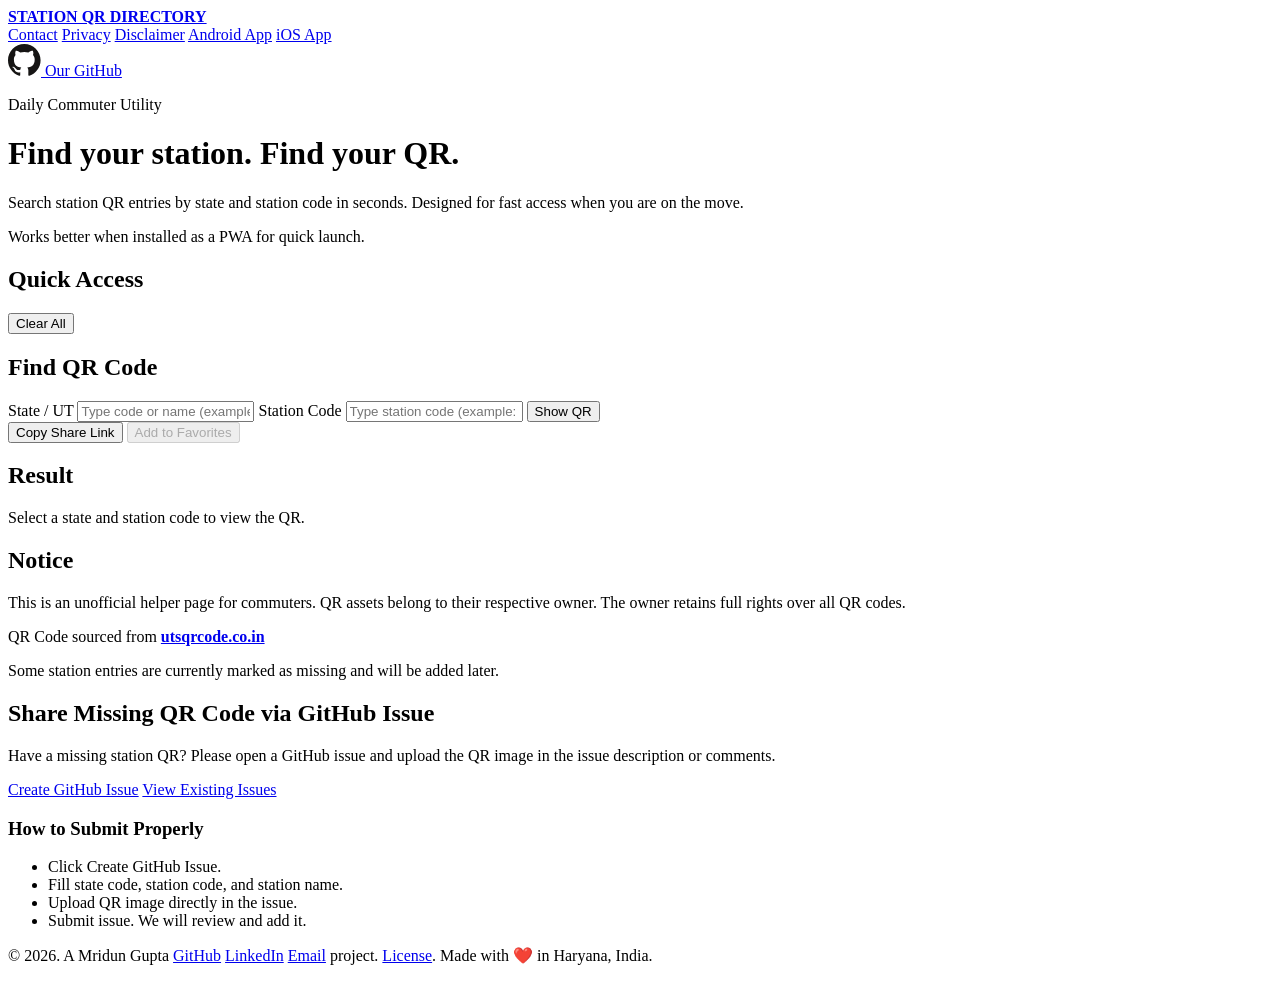
==== index.html @ 34627202 "Refresh railway station lookup homepage and remove old deploy analytics" ====
<!doctype html>
<html lang="en-IN">

<head>
  <meta charset="UTF-8" />
  <meta name="viewport" content="width=device-width, initial-scale=1.0" />
  <meta name="description"
    content="Unofficial UTS QR finder for daily commuters. Filter by state and station code to quickly find station QR codes." />
  <meta name="robots" content="index, follow, max-snippet:-1, max-image-preview:large, max-video-preview:-1" />
  <meta name="googlebot" content="index, follow, max-snippet:-1, max-image-preview:large, max-video-preview:-1" />
  
  <meta name="theme-color" content="#d97706" />
  <meta property="og:type" content="website" />
  <meta property="og:locale" content="en_IN" />
  <meta property="og:site_name" content="UTS QR Finder" />
  <meta property="og:title" content="UTS QR Finder - Find Station QR Codes Fast" />
  <meta property="og:description" content="Find UTS station QR codes by state and station code in seconds." />
  <meta property="og:url" content="/" />
  <meta property="og:image" content="assets/icons/icon-512.svg" />
  <meta property="og:image:alt" content="UTS QR Finder app icon" />
  <meta name="twitter:card" content="summary" />
  <meta name="twitter:title" content="UTS QR Finder - Find Station QR Codes Fast" />
  <meta name="twitter:description" content="Find UTS station QR codes by state and station code in seconds." />
  <meta name="twitter:image" content="assets/icons/icon-512.svg" />
  <link rel="canonical" href="/" />
  <link rel="alternate" hreflang="en-IN" href="/" />
  <title>Station QR Directory — Fast Station Lookup</title>
  <link rel="manifest" href="manifest.webmanifest" />
  <link rel="icon" type="image/svg+xml" href="assets/icons/icon.svg" />
  <link rel="apple-touch-icon" href="assets/icons/icon-192.svg" />
  <link rel="preconnect" href="https://fonts.googleapis.com" />
  <link rel="preconnect" href="https://fonts.gstatic.com" crossorigin />
  <link
    href="https://fonts.googleapis.com/css2?family=Space+Grotesk:wght@400;500;700&family=IBM+Plex+Mono:wght@400;500&display=swap"
    rel="stylesheet" />
  <link rel="stylesheet" href="styles.css" />
  <script type="application/ld+json">
    {
      "@context": "https://schema.org",
      "@type": "WebSite",
      "name": "UTS QR Finder",
      "description": "Unofficial UTS QR finder for daily commuters.",
      "url": "/",
      "inLanguage": "en-IN",
      "potentialAction": {
        "@type": "SearchAction",
        "target": "/?state={state_code}&station={station_code}",
        "query-input": [
          "required name=state_code",
          "required name=station_code"
        ]
      }
    }
  </script>
  
</head>

<body>
  <div class="bg-shape bg-shape-a" aria-hidden="true"></div>
  <div class="bg-shape bg-shape-b" aria-hidden="true"></div>

  <header class="hero">
    <div class="site-topbar">
      <a class="site-title-link" href="index.html">
        <strong>STATION QR DIRECTORY</strong>
      </a>
      <nav class="top-quick-links" aria-label="Quick links">
        <a href="mailto:gmridun+utsqrcode@gmail.com">Contact</a>
        <a href="privacy.html">Privacy</a>
        <a href="disclaimer.html">Disclaimer</a>
        <a href="https://play.google.com/store/apps/details?id=org.cris.aikyam&amp;hl=en_IN" target="_blank"
          rel="noopener noreferrer">Android App</a>
        <a href="https://apps.apple.com/in/app/railone/id6473384334" target="_blank" rel="noopener noreferrer">iOS
          App</a>
      </nav>
      <div class="top-status-rotator" aria-live="polite">
        <span id="header-status-pill" class="status-pill"></span>
      </div>
      <a class="site-button-github" href="https://github.com/arpit-ae/utsqr" target="_blank"
        rel="noopener noreferrer">
        <svg xmlns="http://www.w3.org/2000/svg" width="33" height="32" viewBox="0 0 33 32" class="logo"
          aria-hidden="true" focusable="false">
          <title>Github logo</title>
          <path fill="#161514" fill-rule="evenodd"
            d="M16.288 0C7.294 0 0 7.293 0 16.29c0 7.197 4.667 13.302 11.14 15.456.815.15 1.112-.353 1.112-.785 0-.386-.014-1.411-.022-2.77-4.531.984-5.487-2.184-5.487-2.184-.741-1.882-1.809-2.383-1.809-2.383-1.479-1.01.112-.99.112-.99 1.635.115 2.495 1.679 2.495 1.679 1.453 2.489 3.813 1.77 4.741 1.353.148-1.052.569-1.77 1.034-2.177-3.617-.411-7.42-1.809-7.42-8.051 0-1.778.635-3.233 1.677-4.371-.168-.412-.727-2.069.16-4.311 0 0 1.367-.438 4.479 1.67a15.602 15.602 0 0 1 4.078-.549 15.62 15.62 0 0 1 4.078.549c3.11-2.108 4.475-1.67 4.475-1.67.889 2.242.33 3.899.163 4.311 1.044 1.138 1.674 2.593 1.674 4.371 0 6.258-3.809 7.635-7.437 8.038.584.503 1.105 1.497 1.105 3.017 0 2.177-.02 3.934-.02 4.468 0 .436.294.943 1.12.784 6.468-2.159 11.131-8.26 11.131-15.455C32.579 7.293 25.285 0 16.288 0">
          </path>
        </svg>
        <span class="text">Our GitHub</span>
      </a>
    </div>

    <p class="eyebrow">Daily Commuter Utility</p>
    <h1>Find your station. Find your QR.</h1>
    <p class="hero-copy">
      Search station QR entries by state and station code in seconds.
      Designed for fast access when you are on the move.
    </p>
    <div class="hero-actions">
      <button id="install-btn" class="secondary-btn" type="button" hidden>Install App</button>
      <p id="offline-note" class="offline-note">Works better when installed as a PWA for quick launch.</p>
    </div>
  </header>

  <main class="container">
    <section class="panel favorites-panel" aria-labelledby="favorites-title">
      <div class="favorites-head">
        <h2 id="favorites-title">Quick Access</h2>
        <button id="clear-favorites-btn" class="tiny-btn" type="button">Clear All</button>
      </div>
      <div id="favorites-list" class="favorites-list" aria-live="polite"></div>
    </section>

    <section class="finder-section" aria-label="Find and result">
      <section class="panel search-panel" aria-labelledby="search-title">
        <h2 id="search-title">Find QR Code</h2>

        <form id="search-form" class="search-grid" autocomplete="off">
          <label class="field" for="state-input">
            <span>State / UT</span>
            <input id="state-input" list="state-options" placeholder="Type code or name (example: DL or Delhi)" />
            <datalist id="state-options"></datalist>
          </label>

          <label class="field" for="station-input">
            <span>Station Code</span>
            <input id="station-input" list="station-options" placeholder="Type station code (example: NDLS)" />
            <datalist id="station-options"></datalist>
          </label>

          <button id="find-btn" type="submit">Show QR</button>
        </form>

        <div class="action-row">
          <button id="share-btn" class="secondary-btn" type="button">Copy Share Link</button>
          <button id="favorite-btn" class="secondary-btn" type="button" disabled>Add to Favorites</button>
        </div>

        <p id="meta-info" class="meta" aria-live="polite"></p>
        <p id="action-status" class="meta" aria-live="polite"></p>
      </section>

      <section class="panel result-panel" aria-labelledby="result-title">
        <h2 id="result-title">Result</h2>
        <div id="result" class="result-empty" aria-live="polite">
          Select a state and station code to view the QR.
        </div>
      </section>
    </section>

    <section class="panel disclaimer" aria-labelledby="notice-title">
      <h2 id="notice-title">Notice</h2>
      <p>
        This is an unofficial helper page for commuters. QR assets belong to their respective owner.
        The owner retains full rights over all QR codes.
      </p>
      <p>
        QR Code sourced from <strong><a href="https://utsqrcode.co.in/" target="_blank"
            rel="noopener noreferrer">utsqrcode.co.in</a></strong>
      </p>
      <p>
        Some station entries are currently marked as missing and will be added later.
      </p>
    </section>

    <section class="panel submit-panel" aria-labelledby="submit-title">
      <h2 id="submit-title">Share Missing QR Code via GitHub Issue</h2>
      <p class="submit-intro">
        Have a missing station QR? Please open a GitHub issue and upload the QR image in the issue description or
        comments.
      </p>

      <div class="submit-issue-actions">
        <a class="issue-btn"
          href="https://github.com/arpit-ae/utsqr/issues/new?title=Add%20Missing%20UTS%20QR%20Code&body=Please%20fill%20the%20details%20below.%0A%0AState%2FUT%20Code%3A%20%0AStation%20Code%3A%20%0AStation%20Name%3A%20%0A%0APlease%20attach%20or%20drag%20the%20QR%20image%20in%20this%20issue.%0ASource%20or%20notes%3A%20"
          target="_blank" rel="noopener noreferrer">Create GitHub Issue</a>
        <a class="issue-btn secondary-btn" href="https://github.com/arpit-ae/utsqr/issues" target="_blank"
          rel="noopener noreferrer">View Existing Issues</a>
      </div>

      <div class="submit-history">
        <h3>How to Submit Properly</h3>
        <ul class="issue-steps">
          <li>Click Create GitHub Issue.</li>
          <li>Fill state code, station code, and station name.</li>
          <li>Upload QR image directly in the issue.</li>
          <li>Submit issue. We will review and add it.</li>
        </ul>
      </div>
    </section>

  </main>

  <footer class="footer">
    <div class="footer-inner">
      <p class="copyright-row">
        © 2026. A
        <span class="owner-hover" tabindex="0">Mridun Gupta
          <span class="owner-popover" role="menu" aria-label="Follow links">
            <a role="menuitem" href="https://github.com/mridun-gupta" target="_blank"
              rel="noopener noreferrer">GitHub</a>
            <a role="menuitem" href="https://www.linkedin.com/in/mridun-gupta" target="_blank"
              rel="noopener noreferrer">LinkedIn</a>
            <a role="menuitem" href="mailto:gmridun+utsqrcode@gmail.com">Email</a>
          </span>
        </span>
        project. <a href="LICENSE">License</a>. Made with ❤️ in Haryana, India.
      </p>
    </div>
  </footer>

  <script src="data/manifest.js"></script>
  <script src="app.js"></script>
</body>

</html>
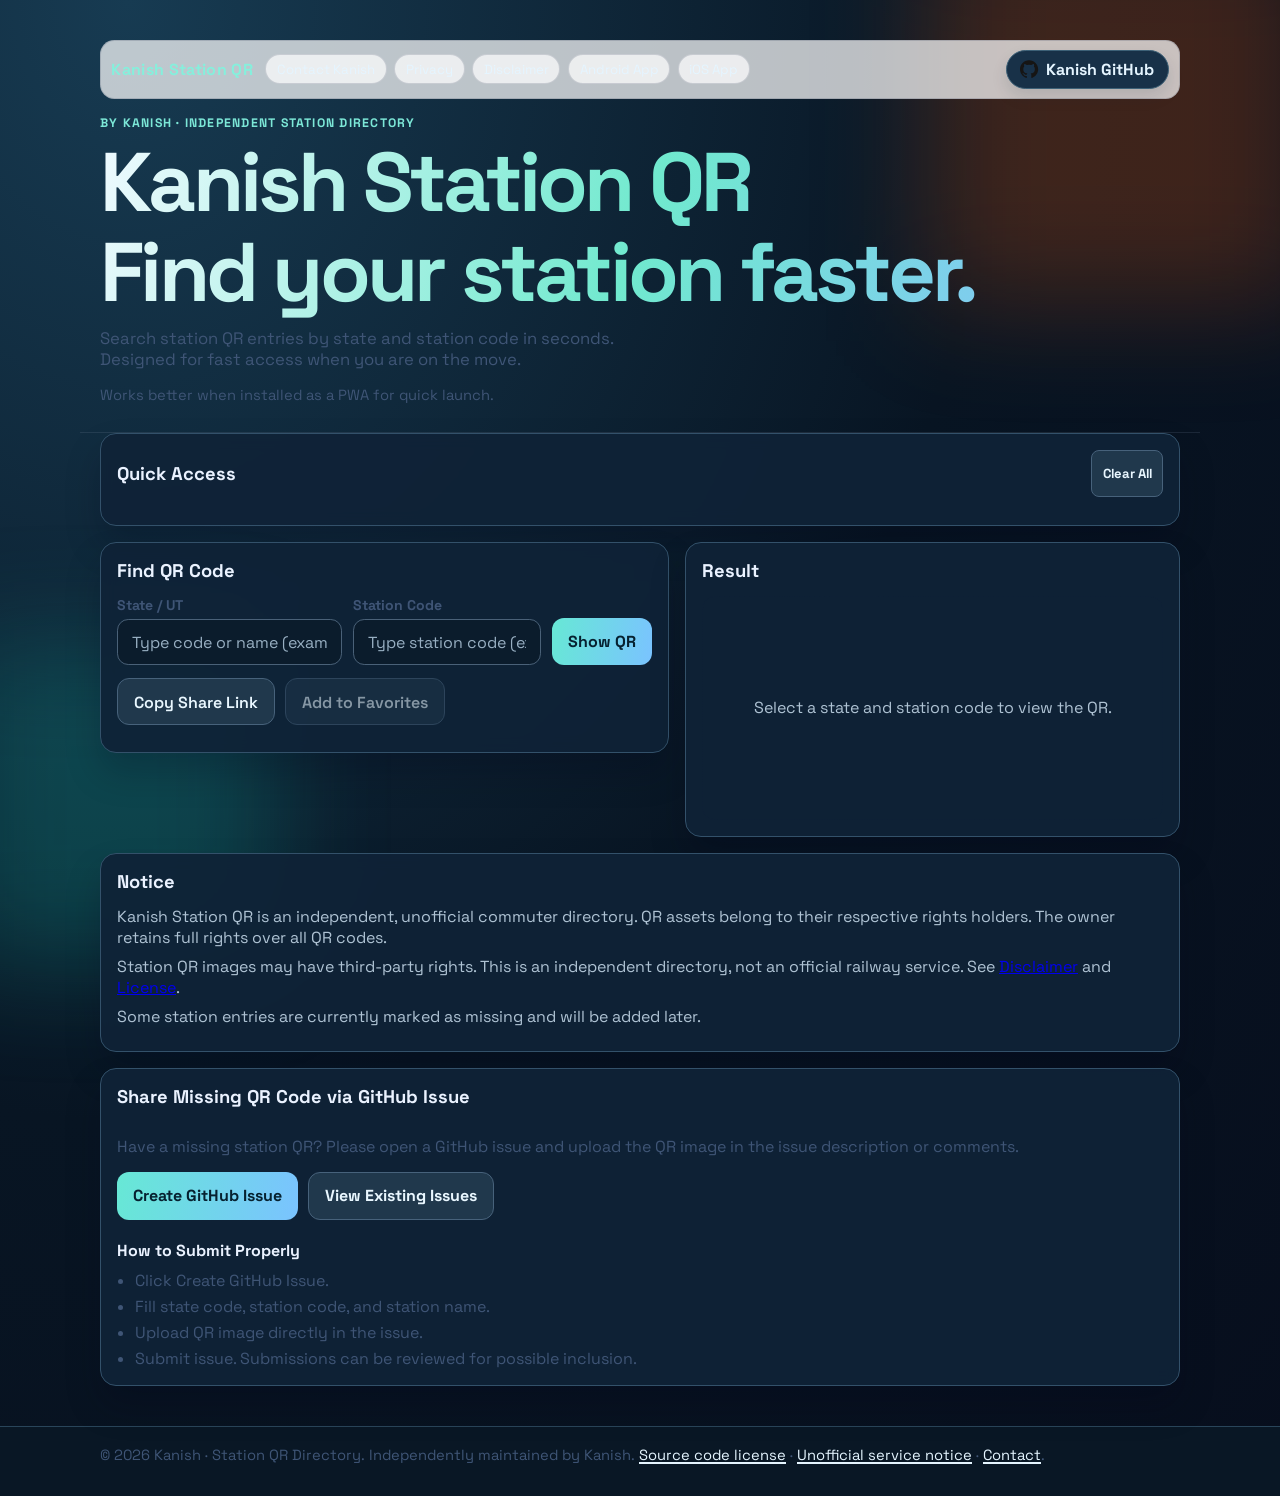
==== commit 38ccfe0d: "Rebrand index.html for Kanish and remove previous personal identity" ====
--- a/index.html
+++ b/index.html
@@ -4,26 +4,25 @@
 <head>
   <meta charset="UTF-8" />
   <meta name="viewport" content="width=device-width, initial-scale=1.0" />
-  <meta name="description"
-    content="Unofficial UTS QR finder for daily commuters. Filter by state and station code to quickly find station QR codes." />
+  <meta name="description" content="Kanish Station QR: an independent, unofficial station QR directory with quick station lookup, favorites and preview." />
   <meta name="robots" content="index, follow, max-snippet:-1, max-image-preview:large, max-video-preview:-1" />
   <meta name="googlebot" content="index, follow, max-snippet:-1, max-image-preview:large, max-video-preview:-1" />
   
-  <meta name="theme-color" content="#d97706" />
+  <meta name="theme-color" content="#081523" />
   <meta property="og:type" content="website" />
   <meta property="og:locale" content="en_IN" />
-  <meta property="og:site_name" content="UTS QR Finder" />
-  <meta property="og:title" content="UTS QR Finder - Find Station QR Codes Fast" />
+  <meta property="og:site_name" content="Kanish Station QR" />
+  <meta property="og:title" content="Kanish Station QR - Find Station QR Codes Fast" />
   <meta property="og:description" content="Find UTS station QR codes by state and station code in seconds." />
-  <meta property="og:url" content="/" />
+  <meta property="og:url" content="https://utsqr-station-directory.pages.dev/" />
   <meta property="og:image" content="assets/icons/icon-512.svg" />
-  <meta property="og:image:alt" content="UTS QR Finder app icon" />
+  <meta property="og:image:alt" content="Kanish Station QR icon" />
   <meta name="twitter:card" content="summary" />
-  <meta name="twitter:title" content="UTS QR Finder - Find Station QR Codes Fast" />
+  <meta name="twitter:title" content="Kanish Station QR - Find Station QR Codes Fast" />
   <meta name="twitter:description" content="Find UTS station QR codes by state and station code in seconds." />
   <meta name="twitter:image" content="assets/icons/icon-512.svg" />
-  <link rel="canonical" href="/" />
-  <link rel="alternate" hreflang="en-IN" href="/" />
+  <link rel="canonical" href="https://utsqr-station-directory.pages.dev/" />
+  <link rel="alternate" hreflang="en-IN" href="https://utsqr-station-directory.pages.dev/" />
   <title>Station QR Directory — Fast Station Lookup</title>
   <link rel="manifest" href="manifest.webmanifest" />
   <link rel="icon" type="image/svg+xml" href="assets/icons/icon.svg" />
@@ -38,13 +37,13 @@
     {
       "@context": "https://schema.org",
       "@type": "WebSite",
-      "name": "UTS QR Finder",
-      "description": "Unofficial UTS QR finder for daily commuters.",
-      "url": "/",
+      "name": "Kanish Station QR",
+      "description": "Unofficial Kanish station QR directory for daily commuters.",
+      "url": "https://utsqr-station-directory.pages.dev/",
       "inLanguage": "en-IN",
       "potentialAction": {
         "@type": "SearchAction",
-        "target": "/?state={state_code}&station={station_code}",
+        "target": "https://utsqr-station-directory.pages.dev/?state={state_code}&station={station_code}",
         "query-input": [
           "required name=state_code",
           "required name=station_code"
@@ -62,10 +61,10 @@
   <header class="hero">
     <div class="site-topbar">
       <a class="site-title-link" href="index.html">
-        <strong>STATION QR DIRECTORY</strong>
+        <strong>Kanish <span class="brand-highlight">Station QR</span></strong>
       </a>
       <nav class="top-quick-links" aria-label="Quick links">
-        <a href="mailto:gmridun+utsqrcode@gmail.com">Contact</a>
+        <a href="https://github.com/arpit-ae/utsqr/issues" target="_blank" rel="noopener noreferrer">Contact Kanish</a>
         <a href="privacy.html">Privacy</a>
         <a href="disclaimer.html">Disclaimer</a>
         <a href="https://play.google.com/store/apps/details?id=org.cris.aikyam&amp;hl=en_IN" target="_blank"
@@ -85,12 +84,12 @@
             d="M16.288 0C7.294 0 0 7.293 0 16.29c0 7.197 4.667 13.302 11.14 15.456.815.15 1.112-.353 1.112-.785 0-.386-.014-1.411-.022-2.77-4.531.984-5.487-2.184-5.487-2.184-.741-1.882-1.809-2.383-1.809-2.383-1.479-1.01.112-.99.112-.99 1.635.115 2.495 1.679 2.495 1.679 1.453 2.489 3.813 1.77 4.741 1.353.148-1.052.569-1.77 1.034-2.177-3.617-.411-7.42-1.809-7.42-8.051 0-1.778.635-3.233 1.677-4.371-.168-.412-.727-2.069.16-4.311 0 0 1.367-.438 4.479 1.67a15.602 15.602 0 0 1 4.078-.549 15.62 15.62 0 0 1 4.078.549c3.11-2.108 4.475-1.67 4.475-1.67.889 2.242.33 3.899.163 4.311 1.044 1.138 1.674 2.593 1.674 4.371 0 6.258-3.809 7.635-7.437 8.038.584.503 1.105 1.497 1.105 3.017 0 2.177-.02 3.934-.02 4.468 0 .436.294.943 1.12.784 6.468-2.159 11.131-8.26 11.131-15.455C32.579 7.293 25.285 0 16.288 0">
           </path>
         </svg>
-        <span class="text">Our GitHub</span>
+        <span class="text">Kanish GitHub</span>
       </a>
     </div>
 
-    <p class="eyebrow">Daily Commuter Utility</p>
-    <h1>Find your station. Find your QR.</h1>
+    <p class="eyebrow">BY KANISH · INDEPENDENT STATION DIRECTORY</p>
+    <h1>Kanish Station QR<br><span class="brand-highlight">Find your station faster.</span></h1>
     <p class="hero-copy">
       Search station QR entries by state and station code in seconds.
       Designed for fast access when you are on the move.
@@ -150,13 +149,10 @@
     <section class="panel disclaimer" aria-labelledby="notice-title">
       <h2 id="notice-title">Notice</h2>
       <p>
-        This is an unofficial helper page for commuters. QR assets belong to their respective owner.
+        Kanish Station QR is an independent, unofficial commuter directory. QR assets belong to their respective rights holders.
         The owner retains full rights over all QR codes.
       </p>
-      <p>
-        QR Code sourced from <strong><a href="https://utsqrcode.co.in/" target="_blank"
-            rel="noopener noreferrer">utsqrcode.co.in</a></strong>
-      </p>
+      <p>Station QR images may have third-party rights. This is an independent directory, not an official railway service. See <a href="disclaimer.html">Disclaimer</a> and <a href="LICENSE">License</a>.</p>
       <p>
         Some station entries are currently marked as missing and will be added later.
       </p>
@@ -183,7 +179,7 @@
           <li>Click Create GitHub Issue.</li>
           <li>Fill state code, station code, and station name.</li>
           <li>Upload QR image directly in the issue.</li>
-          <li>Submit issue. We will review and add it.</li>
+          <li>Submit issue. Submissions can be reviewed for possible inclusion.</li>
         </ul>
       </div>
     </section>
@@ -192,19 +188,7 @@
 
   <footer class="footer">
     <div class="footer-inner">
-      <p class="copyright-row">
-        © 2026. A
-        <span class="owner-hover" tabindex="0">Mridun Gupta
-          <span class="owner-popover" role="menu" aria-label="Follow links">
-            <a role="menuitem" href="https://github.com/mridun-gupta" target="_blank"
-              rel="noopener noreferrer">GitHub</a>
-            <a role="menuitem" href="https://www.linkedin.com/in/mridun-gupta" target="_blank"
-              rel="noopener noreferrer">LinkedIn</a>
-            <a role="menuitem" href="mailto:gmridun+utsqrcode@gmail.com">Email</a>
-          </span>
-        </span>
-        project. <a href="LICENSE">License</a>. Made with ❤️ in Haryana, India.
-      </p>
+      <p class="copyright-row">© 2026 Kanish · Station QR Directory. Independently maintained by Kanish. <a href="LICENSE">Source code license</a> · <a href="disclaimer.html">Unofficial service notice</a> · <a href="https://github.com/arpit-ae/utsqr/issues" target="_blank" rel="noopener noreferrer">Contact</a>.</p>
     </div>
   </footer>
 
--- a/styles.css
+++ b/styles.css
@@ -0,0 +1,704 @@
+:root {
+  --ink: #14213d;
+  --soft-ink: #3f5576;
+  --paper: #f9f7f2;
+  --panel: rgba(255, 255, 255, 0.84);
+  --line: rgba(20, 33, 61, 0.16);
+  --accent: #d97706;
+  --accent-2: #0f766e;
+  --ok: #1f7a42;
+  --warn: #b45309;
+  --error: #b91c1c;
+}
+
+* {
+  box-sizing: border-box;
+}
+
+body {
+  margin: 0;
+  min-height: 100vh;
+  color: var(--ink);
+  background:
+    radial-gradient(circle at 14% 8%, rgba(217, 119, 6, 0.20), transparent 36%),
+    radial-gradient(circle at 84% 90%, rgba(15, 118, 110, 0.20), transparent 30%),
+    linear-gradient(135deg, #fff7e6 0%, #edf4f5 100%);
+  font-family: "Space Grotesk", sans-serif;
+}
+
+.bg-shape {
+  position: fixed;
+  z-index: -1;
+  filter: blur(56px);
+  pointer-events: none;
+}
+
+.bg-shape-a {
+  width: 24rem;
+  height: 24rem;
+  top: -5rem;
+  right: -2rem;
+  background: rgba(234, 88, 12, 0.24);
+}
+
+.bg-shape-b {
+  width: 20rem;
+  height: 20rem;
+  bottom: -4rem;
+  left: -3rem;
+  background: rgba(20, 184, 166, 0.24);
+}
+
+.hero {
+  padding: 2.5rem 1.25rem 1.75rem;
+  max-width: 70rem;
+  margin: 0 auto;
+  animation: fade-in-up 600ms ease both;
+}
+
+.site-topbar {
+  display: flex;
+  align-items: center;
+  justify-content: flex-start;
+  flex-wrap: wrap;
+  gap: 0.75rem;
+  margin-bottom: 1rem;
+  padding: 0.55rem 0.65rem;
+  border: 1px solid var(--line);
+  border-radius: 0.9rem;
+  background: rgba(255, 255, 255, 0.72);
+  backdrop-filter: blur(8px);
+}
+
+.site-title-link {
+  color: var(--ink);
+  text-decoration: none;
+  letter-spacing: 0.02em;
+}
+
+.top-quick-links {
+  display: flex;
+  flex-wrap: wrap;
+  flex: 1 1 24rem;
+  gap: 0.45rem;
+  margin-bottom: 0;
+}
+
+.top-quick-links a {
+  display: inline-flex;
+  align-items: center;
+  text-decoration: none;
+  border: 1px solid var(--line);
+  border-radius: 999px;
+  background: rgba(255, 255, 255, 0.7);
+  padding: 0.34rem 0.68rem;
+  font-size: 0.83rem;
+  color: var(--ink);
+}
+
+.top-quick-links a:hover {
+  background: rgba(255, 255, 255, 0.94);
+}
+
+@media (max-width: 839px) {
+  .site-button-github {
+    margin-left: auto;
+  }
+}
+
+.eyebrow {
+  margin: 0;
+  text-transform: uppercase;
+  letter-spacing: 0.14em;
+  font-size: 0.77rem;
+  font-weight: 700;
+  color: var(--accent-2);
+}
+
+h1 {
+  margin: 0.45rem 0 0.65rem;
+  font-size: clamp(2rem, 4.4vw, 3.1rem);
+  line-height: 1.05;
+}
+
+.hero-copy {
+  margin: 0;
+  max-width: 52ch;
+  color: var(--soft-ink);
+  font-size: 1.04rem;
+}
+
+.hero-actions {
+  margin-top: 1rem;
+  display: flex;
+  gap: 0.75rem;
+  flex-wrap: wrap;
+  align-items: center;
+}
+
+.offline-note {
+  margin: 0;
+  color: var(--soft-ink);
+  font-size: 0.92rem;
+}
+
+.container {
+  max-width: 70rem;
+  margin: 0 auto;
+  padding: 0 1.25rem 2.5rem;
+  display: grid;
+  gap: 1rem;
+}
+
+.finder-section {
+  display: grid;
+  gap: 1rem;
+}
+
+.panel {
+  background: var(--panel);
+  border: 1px solid var(--line);
+  border-radius: 1rem;
+  backdrop-filter: blur(8px);
+  box-shadow: 0 12px 36px rgba(20, 33, 61, 0.08);
+  padding: 1rem;
+  animation: fade-in-up 650ms ease both;
+}
+
+.panel h2 {
+  margin: 0 0 0.85rem;
+  font-size: 1.15rem;
+}
+
+.search-grid {
+  display: grid;
+  gap: 0.7rem;
+  grid-template-columns: 1fr;
+}
+
+.field {
+  display: flex;
+  flex-direction: column;
+  gap: 0.35rem;
+}
+
+.field span {
+  font-size: 0.88rem;
+  font-weight: 700;
+  color: var(--soft-ink);
+}
+
+input {
+  width: 100%;
+  border: 1px solid var(--line);
+  border-radius: 0.7rem;
+  padding: 0.72rem 0.85rem;
+  font: inherit;
+  background: rgba(255, 255, 255, 0.86);
+  color: var(--ink);
+}
+
+input:focus {
+  outline: 2px solid rgba(15, 118, 110, 0.28);
+  border-color: var(--accent-2);
+}
+
+button {
+  border: 0;
+  border-radius: 0.75rem;
+  background: linear-gradient(92deg, var(--accent), #f59e0b);
+  color: #1c1304;
+  font: inherit;
+  font-weight: 700;
+  padding: 0.78rem 1rem;
+  cursor: pointer;
+  transition: transform 120ms ease, box-shadow 180ms ease;
+}
+
+button:hover {
+  transform: translateY(-1px);
+  box-shadow: 0 9px 16px rgba(180, 83, 9, 0.25);
+}
+
+button:active {
+  transform: translateY(0);
+}
+
+.secondary-btn {
+  background: rgba(20, 33, 61, 0.08);
+  color: var(--ink);
+  border: 1px solid var(--line);
+  font-weight: 600;
+}
+
+.secondary-btn:hover {
+  box-shadow: none;
+  background: rgba(20, 33, 61, 0.12);
+}
+
+.secondary-btn:disabled {
+  cursor: not-allowed;
+  opacity: 0.55;
+}
+
+.tiny-btn {
+  font-size: 0.82rem;
+  padding: 0.4rem 0.65rem;
+  border-radius: 0.5rem;
+  background: rgba(20, 33, 61, 0.08);
+  color: var(--ink);
+  border: 1px solid var(--line);
+}
+
+.action-row {
+  display: flex;
+  gap: 0.65rem;
+  margin-top: 0.8rem;
+  flex-wrap: wrap;
+}
+
+.meta {
+  margin: 0.7rem 0 0;
+  color: var(--soft-ink);
+  font-size: 0.9rem;
+}
+
+.result-empty,
+.result-card,
+.result-missing {
+  border: 1px dashed var(--line);
+  border-radius: 0.8rem;
+  padding: 1rem;
+  min-height: 14rem;
+  display: grid;
+  place-items: center;
+  text-align: center;
+}
+
+.result-card {
+  border-style: solid;
+  gap: 0.75rem;
+  place-items: start center;
+}
+
+.result-card img {
+  width: min(100%, 360px);
+  height: auto;
+  border-radius: 0.75rem;
+  border: 1px solid var(--line);
+  background: white;
+}
+
+.result-title {
+  margin: 0;
+  font-weight: 700;
+}
+
+.result-subtitle {
+  margin: 0;
+  color: var(--soft-ink);
+  font-family: "IBM Plex Mono", monospace;
+  font-size: 0.9rem;
+}
+
+.status-ok {
+  color: var(--ok);
+  font-weight: 700;
+}
+
+.status-missing {
+  color: var(--warn);
+  font-weight: 700;
+}
+
+.status-error {
+  color: var(--error);
+  font-weight: 700;
+}
+
+.disclaimer p {
+  margin: 0.2rem 0 0.5rem;
+  color: var(--soft-ink);
+}
+
+.favorites-head {
+  display: flex;
+  align-items: center;
+  justify-content: space-between;
+  gap: 0.6rem;
+  margin-bottom: 0.75rem;
+}
+
+.favorites-head h2 {
+  margin: 0;
+}
+
+.favorites-list {
+  display: flex;
+  flex-wrap: wrap;
+  gap: 0.55rem;
+}
+
+.fav-pill {
+  border: 1px solid var(--line);
+  border-radius: 999px;
+  padding: 0.42rem 0.7rem;
+  background: rgba(255, 255, 255, 0.78);
+  display: inline-flex;
+  align-items: center;
+  gap: 0.5rem;
+}
+
+.fav-pill button {
+  padding: 0.2rem 0.45rem;
+  border-radius: 999px;
+  background: rgba(20, 33, 61, 0.08);
+  border: 1px solid var(--line);
+  font-size: 0.78rem;
+}
+
+.fav-empty {
+  color: var(--soft-ink);
+  margin: 0;
+  font-size: 0.9rem;
+}
+
+.footer {
+  border-top: 1px solid rgba(20, 33, 61, 0.1);
+  background: rgba(255, 255, 255, 0.62);
+}
+
+.footer-inner {
+  max-width: 70rem;
+  margin: 0 auto;
+  padding: 1.2rem 1.25rem 2rem;
+}
+
+.footer-inner h2 {
+  margin: 0 0 0.6rem;
+  font-size: 1rem;
+}
+
+.footer-inner ul {
+  margin: 0;
+  padding: 0;
+  list-style: none;
+  display: flex;
+  flex-wrap: wrap;
+  gap: 0.75rem 1rem;
+}
+
+.footer-inner a {
+  color: var(--ink);
+  text-decoration-thickness: 2px;
+  text-underline-offset: 2px;
+}
+
+.submit-panel {
+  display: grid;
+  gap: 0.9rem;
+}
+
+.submit-intro {
+  margin: 0;
+  color: var(--soft-ink);
+}
+
+.submit-grid {
+  display: grid;
+  grid-template-columns: 1fr;
+  gap: 0.7rem;
+}
+
+.submit-actions {
+  display: flex;
+  flex-wrap: wrap;
+  gap: 0.6rem;
+}
+
+.submit-history h3 {
+  margin: 0.35rem 0 0.6rem;
+  font-size: 1rem;
+}
+
+.submit-issue-actions {
+  display: flex;
+  flex-wrap: wrap;
+  gap: 0.6rem;
+}
+
+.issue-btn {
+  display: inline-flex;
+  align-items: center;
+  justify-content: center;
+  border-radius: 0.75rem;
+  padding: 0.78rem 1rem;
+  background: linear-gradient(92deg, var(--accent), #f59e0b);
+  color: #1c1304;
+  font-weight: 700;
+  text-decoration: none;
+  transition: transform 120ms ease, box-shadow 180ms ease;
+}
+
+.issue-btn:hover {
+  transform: translateY(-1px);
+  box-shadow: 0 9px 16px rgba(180, 83, 9, 0.25);
+}
+
+.issue-steps {
+  margin: 0;
+  padding-left: 1.1rem;
+  color: var(--soft-ink);
+}
+
+.issue-steps li + li {
+  margin-top: 0.3rem;
+}
+
+.submit-list {
+  display: grid;
+  gap: 0.5rem;
+}
+
+.submit-item {
+  border: 1px solid var(--line);
+  border-radius: 0.75rem;
+  padding: 0.7rem;
+  background: rgba(255, 255, 255, 0.78);
+}
+
+.submit-item p {
+  margin: 0;
+  color: var(--soft-ink);
+  font-size: 0.88rem;
+}
+
+.submit-item p + p {
+  margin-top: 0.22rem;
+}
+
+.footer-inner {
+  display: grid;
+  gap: 0.9rem;
+}
+
+.site-button-github {
+  align-self: start;
+  display: inline-flex;
+  align-items: center;
+  gap: 0.45rem;
+  background: #ffffff;
+  border: 1px solid #cbd5e1;
+  border-radius: 999px;
+  padding: 0.5rem 0.85rem;
+  text-decoration: none;
+  box-shadow: 0 8px 16px rgba(20, 33, 61, 0.12);
+}
+
+.site-button-github .logo {
+  width: 1.15rem;
+  height: 1.15rem;
+}
+
+.site-button-github .text {
+  font-weight: 700;
+  color: #161514;
+}
+
+.top-status-rotator {
+  margin-bottom: 0.9rem;
+}
+
+.status-pill {
+  display: inline-flex;
+  align-items: center;
+  padding: 0.44rem 0.8rem;
+  border-radius: 999px;
+  font-size: 0.83rem;
+  font-weight: 700;
+  transition: background-color 220ms ease, color 220ms ease, opacity 220ms ease;
+}
+
+.status-pill-verified {
+  background: #dcfce7;
+  color: #14532d;
+}
+
+.status-pill-mobile {
+  background: #dbeafe;
+  color: #1e3a8a;
+}
+
+.status-pill-available {
+  background: #fef3c7;
+  color: #7c2d12;
+}
+
+.copyright-row {
+  margin: 0;
+  color: var(--soft-ink);
+  font-size: 0.92rem;
+}
+
+.owner-hover {
+  position: relative;
+  color: var(--ink);
+  font-weight: 700;
+  text-decoration: underline;
+  text-decoration-style: dotted;
+  cursor: pointer;
+}
+
+.owner-popover {
+  position: absolute;
+  left: 0;
+  bottom: calc(100% + 0.45rem);
+  min-width: 9rem;
+  display: none;
+  z-index: 10;
+  border: 1px solid var(--line);
+  border-radius: 0.7rem;
+  background: rgba(255, 255, 255, 0.96);
+  box-shadow: 0 12px 24px rgba(20, 33, 61, 0.14);
+  padding: 0.35rem;
+}
+
+.owner-popover a {
+  display: block;
+  border-radius: 0.45rem;
+  padding: 0.36rem 0.5rem;
+  text-decoration: none;
+  font-size: 0.84rem;
+}
+
+.owner-popover a:hover {
+  background: rgba(20, 33, 61, 0.08);
+}
+
+.owner-hover:hover .owner-popover,
+.owner-hover:focus-within .owner-popover {
+  display: block;
+}
+
+.policy-body {
+  margin: 0;
+  min-height: 100vh;
+}
+
+.policy-main {
+  max-width: 56rem;
+  margin: 0 auto;
+  padding: 1.2rem 1.25rem 2.5rem;
+  display: grid;
+  gap: 0.95rem;
+}
+
+.policy-hero {
+  padding-top: 1rem;
+}
+
+.policy-hero h1 {
+  margin: 0 0 0.45rem;
+  font-size: clamp(1.6rem, 4vw, 2.4rem);
+}
+
+.policy-hero p {
+  margin: 0;
+  color: var(--soft-ink);
+}
+
+.policy-section h2 {
+  margin: 0 0 0.5rem;
+}
+
+.policy-section p,
+.policy-section li {
+  color: var(--soft-ink);
+}
+
+.policy-section ul {
+  margin: 0;
+  padding-left: 1.1rem;
+}
+
+.policy-back {
+  display: inline-flex;
+  align-items: center;
+  gap: 0.4rem;
+  text-decoration: none;
+  font-weight: 700;
+}
+
+@media (min-width: 840px) {
+  .search-grid {
+    grid-template-columns: 1.2fr 1fr auto;
+    align-items: end;
+  }
+
+  button {
+    height: 2.95rem;
+  }
+
+  .container {
+    grid-template-columns: 1fr;
+    align-items: start;
+  }
+
+  .finder-section {
+    grid-template-columns: 1.15fr 1fr;
+    align-items: start;
+  }
+
+  .favorites-panel {
+    grid-column: 1 / -1;
+  }
+
+  .disclaimer {
+    grid-column: 1 / -1;
+  }
+
+  .submit-panel {
+    grid-column: 1 / -1;
+  }
+
+  .submit-grid {
+    grid-template-columns: 1fr 1fr;
+  }
+
+  .submit-notes,
+  .submit-file,
+  .submit-actions,
+  .submit-status {
+    grid-column: 1 / -1;
+  }
+}
+
+@keyframes fade-in-up {
+  from {
+    opacity: 0;
+    transform: translateY(14px);
+  }
+
+  to {
+    opacity: 1;
+    transform: translateY(0);
+  }
+}
+
+/* Enhanced railway directory theme */
+body{background:radial-gradient(ellipse at 10% 0%,#173b52 0%,#081523 53%,#070e1d 100%);color:#eaf2ff;}
+.hero{background:transparent;border-bottom:1px solid rgba(148,163,184,.15);}
+.hero h1{font-size:clamp(2.8rem,6.5vw,5.4rem);line-height:1.08;letter-spacing:-.045em;background:linear-gradient(110deg,#effaff,#70e9ce,#87bdff);background-clip:text;-webkit-background-clip:text;color:transparent;}
+.panel{background:#102337ee;border:1px solid #33516a;box-shadow:0 20px 35px #02061735;}
+.site-title-link strong{color:#86efdc;}
+.eyebrow{color:#7ce7d7;letter-spacing:.1em;}
+input{background:#0b1c2c;color:#eef6ff;border:1px solid #4a6178;}
+input::placeholder{color:#98afc2;}
+.site-button-github{background:#183148;border-color:#3d6177;}
+.site-button-github .text,.top-quick-links a,.footer-inner a{color:#e5f5ff;}
+button,.issue-btn{background:linear-gradient(100deg,#67e8d5,#7ac3ff);color:#062130;}
+.secondary-btn,.tiny-btn{background:#20384c;color:#e9f7ff;border:1px solid #47627b;}
+.result-empty,.meta,.disclaimer p,.footer,.fav-empty{color:#afc3d4;}
+.footer{background:#091725;border-color:#29455a;}
+.fav-pill,.submit-item{background:#1a3043;border-color:#47627b;}
+@media(prefers-reduced-motion:reduce){*,*::before,*::after{animation-duration:.01ms!important;transition-duration:.01ms!important}}
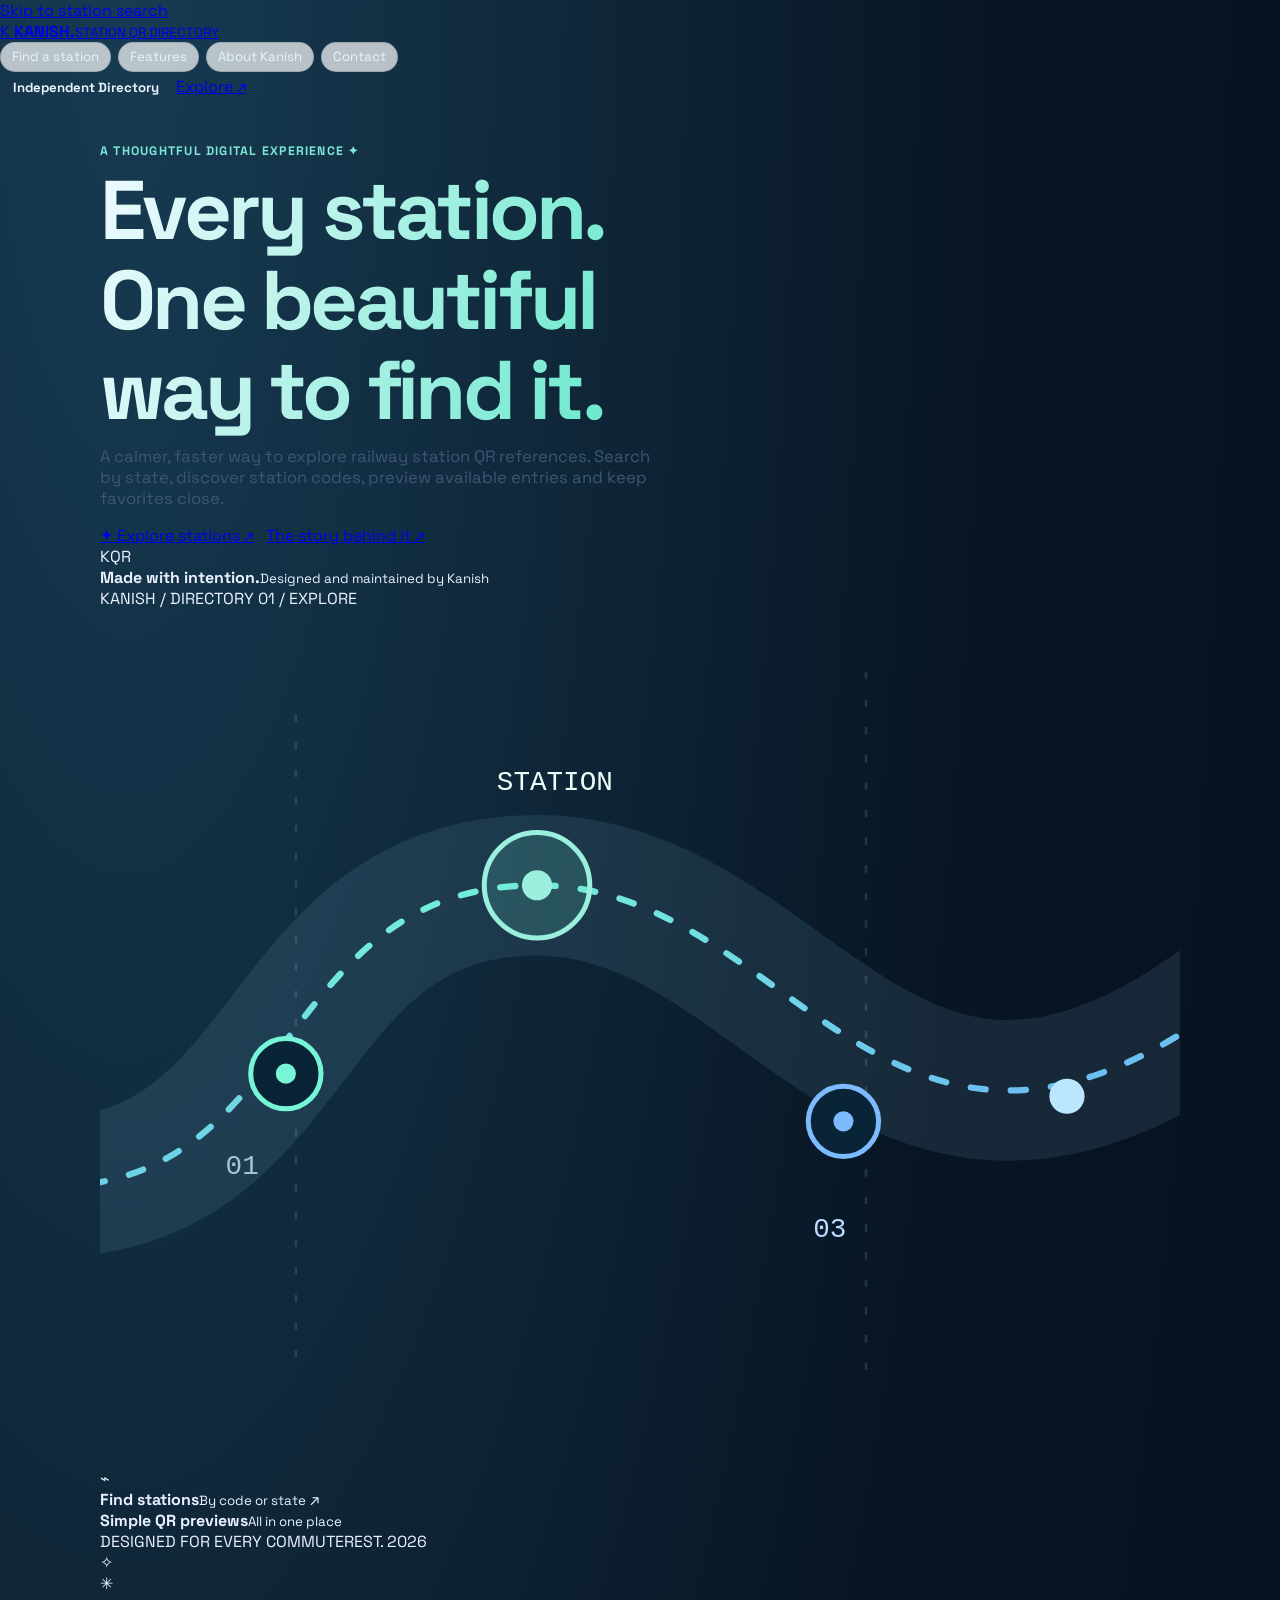
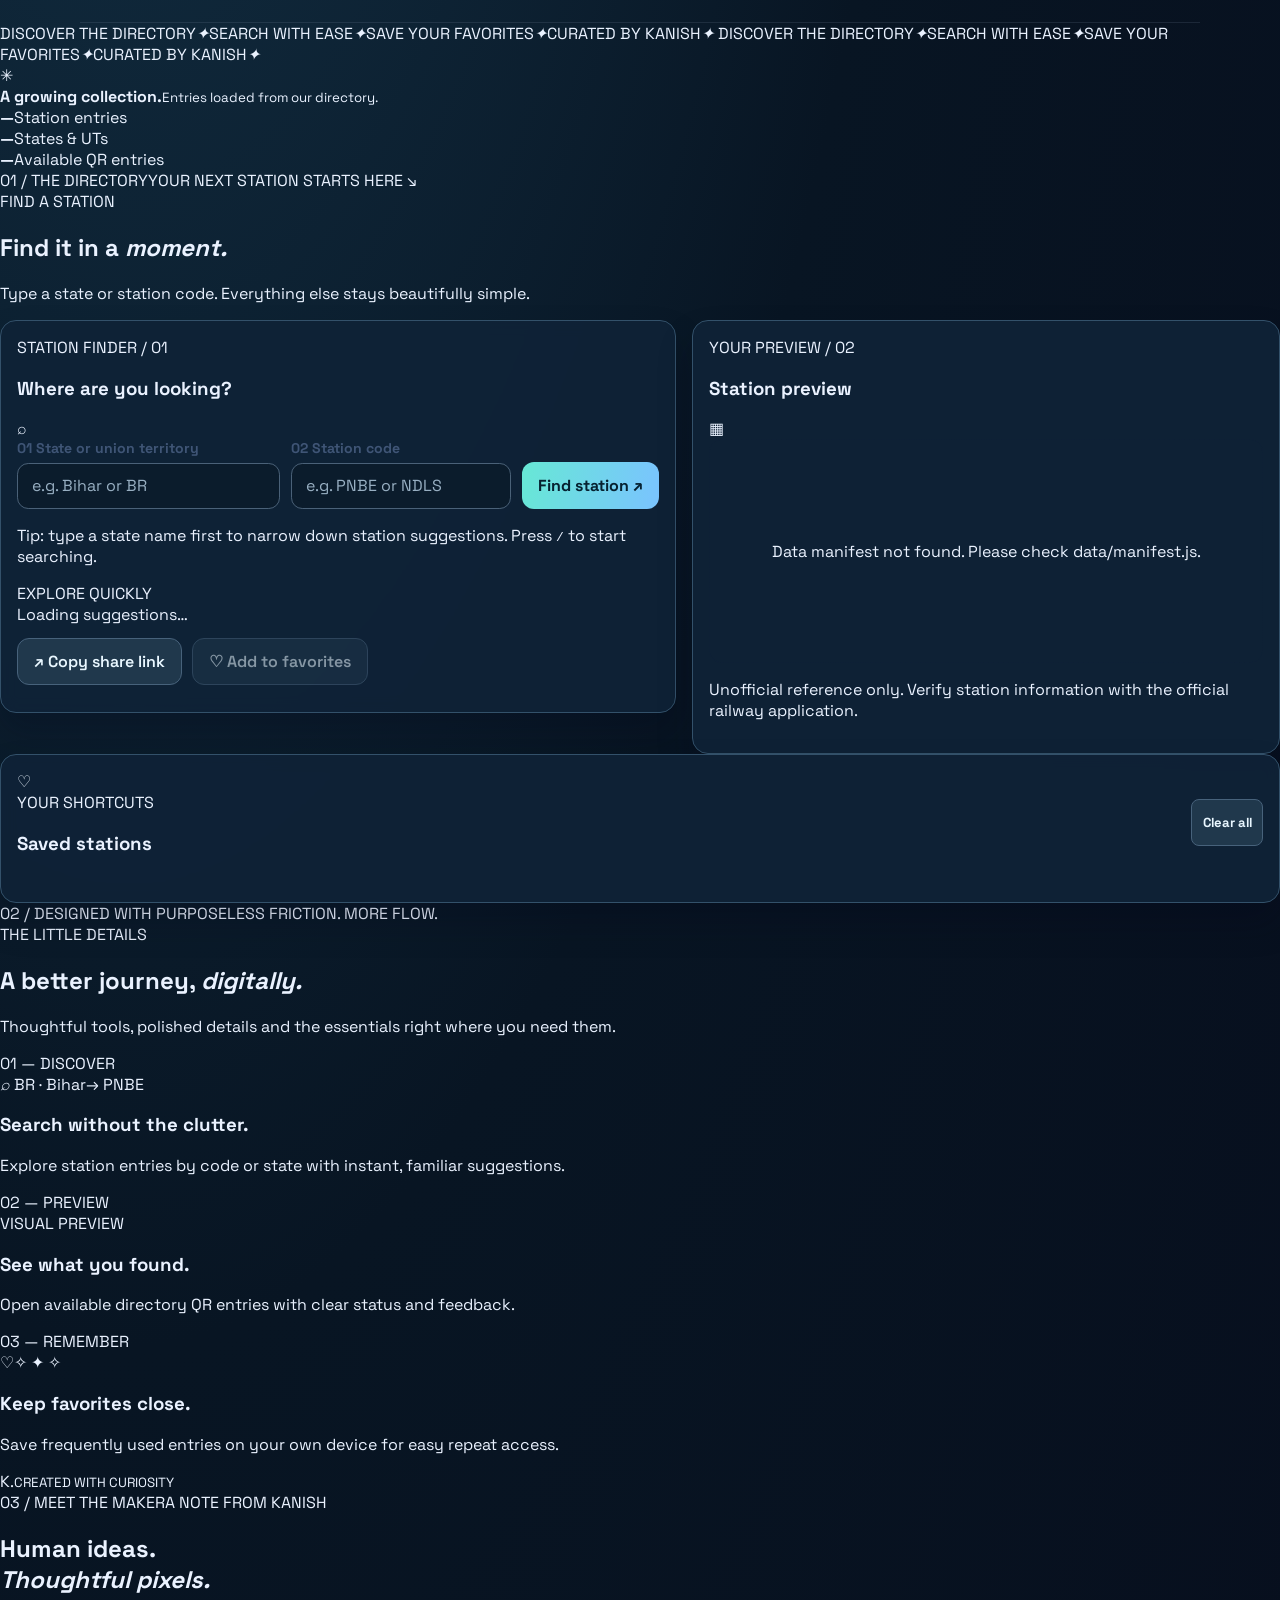
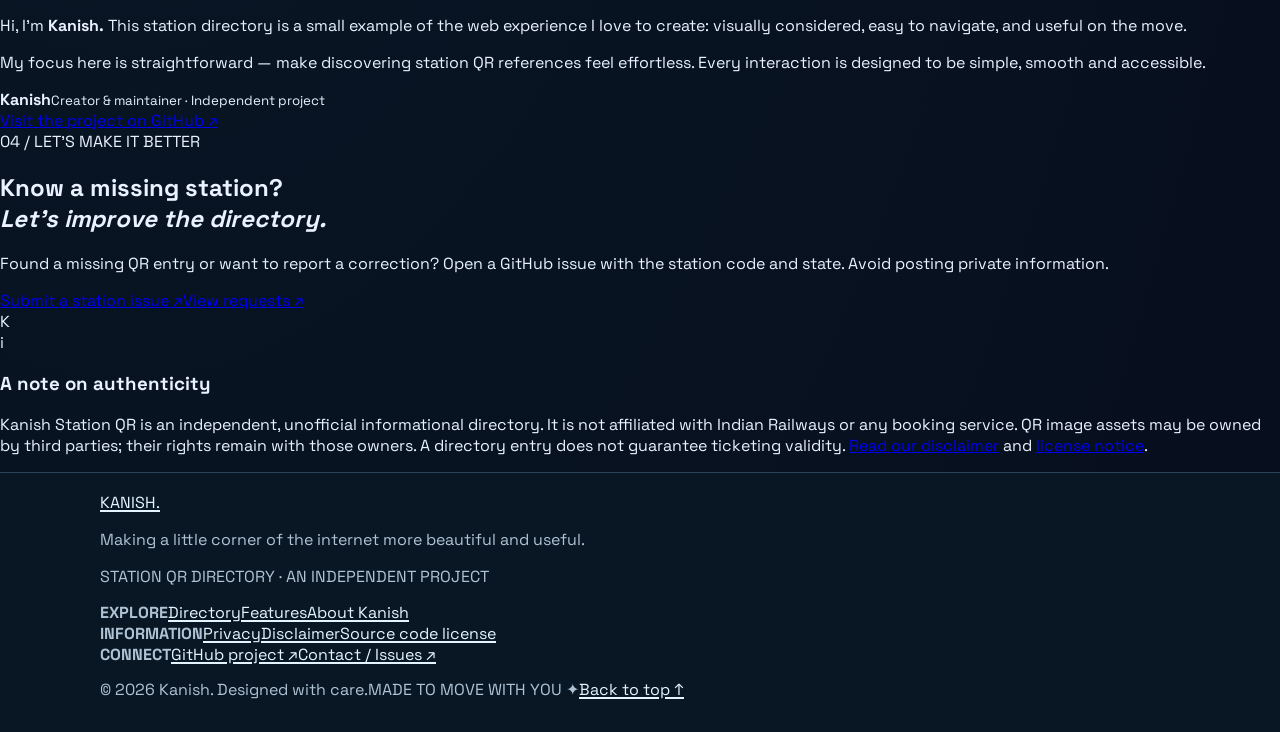
==== commit 9f91e377: "Redesign Kanish Station QR with premium interactive landing page and creator story" ====
--- a/index.html
+++ b/index.html
@@ -1,199 +1,224 @@
 <!doctype html>
 <html lang="en-IN">
-
 <head>
-  <meta charset="UTF-8" />
-  <meta name="viewport" content="width=device-width, initial-scale=1.0" />
-  <meta name="description" content="Kanish Station QR: an independent, unofficial station QR directory with quick station lookup, favorites and preview." />
-  <meta name="robots" content="index, follow, max-snippet:-1, max-image-preview:large, max-video-preview:-1" />
-  <meta name="googlebot" content="index, follow, max-snippet:-1, max-image-preview:large, max-video-preview:-1" />
-  
-  <meta name="theme-color" content="#081523" />
-  <meta property="og:type" content="website" />
-  <meta property="og:locale" content="en_IN" />
-  <meta property="og:site_name" content="Kanish Station QR" />
-  <meta property="og:title" content="Kanish Station QR - Find Station QR Codes Fast" />
-  <meta property="og:description" content="Find UTS station QR codes by state and station code in seconds." />
-  <meta property="og:url" content="https://utsqr-station-directory.pages.dev/" />
-  <meta property="og:image" content="assets/icons/icon-512.svg" />
-  <meta property="og:image:alt" content="Kanish Station QR icon" />
-  <meta name="twitter:card" content="summary" />
-  <meta name="twitter:title" content="Kanish Station QR - Find Station QR Codes Fast" />
-  <meta name="twitter:description" content="Find UTS station QR codes by state and station code in seconds." />
-  <meta name="twitter:image" content="assets/icons/icon-512.svg" />
-  <link rel="canonical" href="https://utsqr-station-directory.pages.dev/" />
-  <link rel="alternate" hreflang="en-IN" href="https://utsqr-station-directory.pages.dev/" />
-  <title>Station QR Directory — Fast Station Lookup</title>
-  <link rel="manifest" href="manifest.webmanifest" />
-  <link rel="icon" type="image/svg+xml" href="assets/icons/icon.svg" />
-  <link rel="apple-touch-icon" href="assets/icons/icon-192.svg" />
-  <link rel="preconnect" href="https://fonts.googleapis.com" />
-  <link rel="preconnect" href="https://fonts.gstatic.com" crossorigin />
-  <link
-    href="https://fonts.googleapis.com/css2?family=Space+Grotesk:wght@400;500;700&family=IBM+Plex+Mono:wght@400;500&display=swap"
-    rel="stylesheet" />
-  <link rel="stylesheet" href="styles.css" />
+  <meta charset="utf-8">
+  <meta name="viewport" content="width=device-width, initial-scale=1">
+  <meta name="theme-color" content="#071626">
+  <meta name="description" content="Kanish Station QR — a beautifully simple, independent railway station QR directory. Explore by state and station code, preview entries and save favorites.">
+  <meta name="robots" content="index,follow">
+  <meta property="og:type" content="website">
+  <meta property="og:site_name" content="Kanish Station QR">
+  <meta property="og:title" content="Kanish Station QR | Find your station, beautifully.">
+  <meta property="og:description" content="Discover station QR references in a fast, easy-to-use, independent directory. Created by Kanish.">
+  <meta property="og:url" content="https://utsqr-station-directory.pages.dev/">
+  <meta property="og:image" content="https://utsqr-station-directory.pages.dev/assets/icons/icon-512.svg">
+  <meta name="twitter:card" content="summary">
+  <link rel="canonical" href="https://utsqr-station-directory.pages.dev/">
+  <link rel="icon" type="image/svg+xml" href="assets/icons/icon.svg">
+  <link rel="apple-touch-icon" href="assets/icons/icon-192.svg">
+  <link rel="manifest" href="manifest.webmanifest">
+  <link rel="preconnect" href="https://fonts.googleapis.com">
+  <link rel="preconnect" href="https://fonts.gstatic.com" crossorigin>
+  <link href="https://fonts.googleapis.com/css2?family=DM+Mono:wght@400;500&family=Manrope:wght@400;500;600;700;800&family=Space+Grotesk:wght@400;500;600;700&display=swap" rel="stylesheet">
+  <link rel="stylesheet" href="styles.css">
+  <title>Kanish Station QR | A smarter station directory</title>
   <script type="application/ld+json">
-    {
-      "@context": "https://schema.org",
-      "@type": "WebSite",
-      "name": "Kanish Station QR",
-      "description": "Unofficial Kanish station QR directory for daily commuters.",
-      "url": "https://utsqr-station-directory.pages.dev/",
-      "inLanguage": "en-IN",
-      "potentialAction": {
-        "@type": "SearchAction",
-        "target": "https://utsqr-station-directory.pages.dev/?state={state_code}&station={station_code}",
-        "query-input": [
-          "required name=state_code",
-          "required name=station_code"
-        ]
-      }
-    }
+  {"@context":"https://schema.org","@type":"WebSite","name":"Kanish Station QR","url":"https://utsqr-station-directory.pages.dev/","description":"Independent and unofficial railway station QR directory created by Kanish","inLanguage":"en-IN"}
   </script>
-  
 </head>
-
 <body>
-  <div class="bg-shape bg-shape-a" aria-hidden="true"></div>
-  <div class="bg-shape bg-shape-b" aria-hidden="true"></div>
-
-  <header class="hero">
-    <div class="site-topbar">
-      <a class="site-title-link" href="index.html">
-        <strong>Kanish <span class="brand-highlight">Station QR</span></strong>
-      </a>
-      <nav class="top-quick-links" aria-label="Quick links">
-        <a href="https://github.com/arpit-ae/utsqr/issues" target="_blank" rel="noopener noreferrer">Contact Kanish</a>
-        <a href="privacy.html">Privacy</a>
-        <a href="disclaimer.html">Disclaimer</a>
-        <a href="https://play.google.com/store/apps/details?id=org.cris.aikyam&amp;hl=en_IN" target="_blank"
-          rel="noopener noreferrer">Android App</a>
-        <a href="https://apps.apple.com/in/app/railone/id6473384334" target="_blank" rel="noopener noreferrer">iOS
-          App</a>
-      </nav>
-      <div class="top-status-rotator" aria-live="polite">
-        <span id="header-status-pill" class="status-pill"></span>
+  <div class="reading-progress" id="scroll-progress" aria-hidden="true"></div>
+  <div class="background-orb background-orb--a" aria-hidden="true"></div>
+  <div class="background-orb background-orb--b" aria-hidden="true"></div>
+  <div class="background-orb background-orb--c" aria-hidden="true"></div>
+  <div class="grain-overlay" aria-hidden="true"></div>
+  <a class="skip-link" href="#directory">Skip to station search</a>
+
+  <div class="site-wrap">
+    <header class="site-header" id="top">
+      <div class="topbar">
+        <a class="brand-lockup" href="#top" aria-label="Kanish Station QR homepage">
+          <span class="brand-icon" aria-hidden="true"><span>K</span><i></i></span>
+          <span class="brand-copy"><strong>KANISH<span class="brand-dot">.</span></strong><small>STATION QR DIRECTORY</small></span>
+        </a>
+        <nav class="top-quick-links" aria-label="Main navigation">
+          <a href="#directory">Find a station</a>
+          <a href="#features">Features</a>
+          <a href="#about-kanish">About Kanish</a>
+          <a href="#contact">Contact</a>
+        </nav>
+        <div class="topbar-actions">
+          <span class="live-dot" aria-hidden="true"></span><span id="header-status-pill" class="status-pill">Independent Directory</span>
+          
+          <a class="topbar-cta" href="#directory">Explore <span aria-hidden="true">↗</span></a>
+        </div>
       </div>
-      <a class="site-button-github" href="https://github.com/arpit-ae/utsqr" target="_blank"
-        rel="noopener noreferrer">
-        <svg xmlns="http://www.w3.org/2000/svg" width="33" height="32" viewBox="0 0 33 32" class="logo"
-          aria-hidden="true" focusable="false">
-          <title>Github logo</title>
-          <path fill="#161514" fill-rule="evenodd"
-            d="M16.288 0C7.294 0 0 7.293 0 16.29c0 7.197 4.667 13.302 11.14 15.456.815.15 1.112-.353 1.112-.785 0-.386-.014-1.411-.022-2.77-4.531.984-5.487-2.184-5.487-2.184-.741-1.882-1.809-2.383-1.809-2.383-1.479-1.01.112-.99.112-.99 1.635.115 2.495 1.679 2.495 1.679 1.453 2.489 3.813 1.77 4.741 1.353.148-1.052.569-1.77 1.034-2.177-3.617-.411-7.42-1.809-7.42-8.051 0-1.778.635-3.233 1.677-4.371-.168-.412-.727-2.069.16-4.311 0 0 1.367-.438 4.479 1.67a15.602 15.602 0 0 1 4.078-.549 15.62 15.62 0 0 1 4.078.549c3.11-2.108 4.475-1.67 4.475-1.67.889 2.242.33 3.899.163 4.311 1.044 1.138 1.674 2.593 1.674 4.371 0 6.258-3.809 7.635-7.437 8.038.584.503 1.105 1.497 1.105 3.017 0 2.177-.02 3.934-.02 4.468 0 .436.294.943 1.12.784 6.468-2.159 11.131-8.26 11.131-15.455C32.579 7.293 25.285 0 16.288 0">
-          </path>
-        </svg>
-        <span class="text">Kanish GitHub</span>
-      </a>
-    </div>
-
-    <p class="eyebrow">BY KANISH · INDEPENDENT STATION DIRECTORY</p>
-    <h1>Kanish Station QR<br><span class="brand-highlight">Find your station faster.</span></h1>
-    <p class="hero-copy">
-      Search station QR entries by state and station code in seconds.
-      Designed for fast access when you are on the move.
-    </p>
-    <div class="hero-actions">
-      <button id="install-btn" class="secondary-btn" type="button" hidden>Install App</button>
-      <p id="offline-note" class="offline-note">Works better when installed as a PWA for quick launch.</p>
-    </div>
-  </header>
-
-  <main class="container">
-    <section class="panel favorites-panel" aria-labelledby="favorites-title">
-      <div class="favorites-head">
-        <h2 id="favorites-title">Quick Access</h2>
-        <button id="clear-favorites-btn" class="tiny-btn" type="button">Clear All</button>
+    </header>
+
+    <main>
+      <section class="hero" aria-labelledby="hero-title">
+        <div class="hero-left">
+          <div class="eyebrow"><span class="eyebrow-line"></span> A THOUGHTFUL DIGITAL EXPERIENCE <span class="eyebrow-shine">✦</span></div>
+          <h1 id="hero-title">Every station.<br><span class="gradient-text">One beautiful</span><br>way to find it<span class="punctuation">.</span></h1>
+          <p class="hero-copy">A calmer, faster way to explore railway station QR references. Search by state, discover station codes, preview available entries and keep favorites close.</p>
+          <div class="hero-actions">
+            <a class="button button-primary" href="#directory"><span class="button-sparkle" aria-hidden="true">✦</span> Explore stations <span aria-hidden="true">↗</span></a>
+            <a class="button button-ghost" href="#about-kanish">The story behind it <span aria-hidden="true">↗</span></a>
+          </div>
+          <div class="hero-meta">
+            <div class="mini-avatars" aria-hidden="true"><span>K</span><span>Q</span><span>R</span></div>
+            <div><strong>Made with intention.</strong><small>Designed and maintained by Kanish</small></div>
+          </div>
+        </div>
+        <div class="hero-right" aria-label="Decorative railway route visualization">
+          <div class="visual-glow" aria-hidden="true"></div>
+          <div class="visual-panel">
+            <div class="visual-panel-head">
+              <span class="visual-panel-logo"><span class="tiny-signal"></span> KANISH / DIRECTORY</span>
+              <span class="visual-panel-badge">01 / EXPLORE</span>
+            </div>
+            <div class="network-board">
+              <div class="network-grid" aria-hidden="true"></div>
+              <svg class="route-illustration" viewBox="0 0 430 340" aria-hidden="true" focusable="false">
+                <defs><linearGradient id="routeFade" x1="0" y1="0" x2="1" y2="1"><stop offset="0" stop-color="#76fbd1"/><stop offset="1" stop-color="#68aafb"/></linearGradient></defs>
+                <path d="M-20 230 C80 230, 70 110, 174 110 S315 265, 460 148" fill="none" stroke="rgba(150,206,236,.11)" stroke-width="56" stroke-linecap="round"/>
+                <path class="animated-route" d="M-20 230 C80 230, 70 110, 174 110 S315 265, 460 148" fill="none" stroke="url(#routeFade)" stroke-width="2.5" stroke-dasharray="6 10" stroke-linecap="round"/>
+                <path d="M78 42 L78 305 M305 25 L305 310" stroke="rgba(194,229,243,.14)" stroke-width="1" stroke-dasharray="3 8"/>
+                <circle cx="74" cy="185" r="14" fill="#092337" stroke="#77f5d7" stroke-width="2"/><circle cx="74" cy="185" r="4" fill="#77f5d7"/>
+                <circle cx="174" cy="110" r="21" fill="rgba(111,242,215,.15)" stroke="#9aefdd" stroke-width="2"/><circle cx="174" cy="110" r="6" fill="#9aefdd"/>
+                <circle cx="296" cy="204" r="14" fill="#092337" stroke="#7dbbff" stroke-width="2"/><circle cx="296" cy="204" r="4" fill="#7dbbff"/>
+                <circle cx="385" cy="194" r="7" fill="#bce6ff"/>
+                <text x="50" y="225" fill="#a5c6d8" font-size="11" font-family="monospace">01</text>
+                <text x="158" y="72" fill="#effffb" font-size="11" font-family="monospace">STATION</text>
+                <text x="284" y="250" fill="#bddaff" font-size="11" font-family="monospace">03</text>
+              </svg>
+              <div class="floating-ticket floating-ticket--top">
+                <div class="ticket-icon" aria-hidden="true">⌁</div>
+                <span><strong>Find stations</strong><small>By code or state</small></span>
+                <span class="ticket-arrow" aria-hidden="true">↗</span>
+              </div>
+              <div class="floating-ticket floating-ticket--bottom">
+                <span class="tiny-qr" aria-hidden="true"><i></i><i></i><i></i><i></i></span>
+                <span><strong>Simple QR previews</strong><small>All in one place</small></span>
+              </div>
+            </div>
+            <div class="visual-panel-foot">
+              <span><span class="foot-pulse"></span> DESIGNED FOR EVERY COMMUTER</span><span>EST. 2026</span>
+            </div>
+          </div>
+          <div class="visual-decoration visual-decoration-one" aria-hidden="true">✧</div>
+          <div class="visual-decoration visual-decoration-two" aria-hidden="true">✳</div>
+        </div>
+      </section>
+
+      <div class="marquee-outer" aria-hidden="true">
+        <div class="marquee-track">
+          <span>DISCOVER THE DIRECTORY</span><i>✦</i><span>SEARCH WITH EASE</span><i>✦</i><span>SAVE YOUR FAVORITES</span><i>✦</i><span>CURATED BY KANISH</span><i>✦</i>
+          <span>DISCOVER THE DIRECTORY</span><i>✦</i><span>SEARCH WITH EASE</span><i>✦</i><span>SAVE YOUR FAVORITES</span><i>✦</i><span>CURATED BY KANISH</span><i>✦</i>
+        </div>
       </div>
-      <div id="favorites-list" class="favorites-list" aria-live="polite"></div>
-    </section>
-
-    <section class="finder-section" aria-label="Find and result">
-      <section class="panel search-panel" aria-labelledby="search-title">
-        <h2 id="search-title">Find QR Code</h2>
-
-        <form id="search-form" class="search-grid" autocomplete="off">
-          <label class="field" for="state-input">
-            <span>State / UT</span>
-            <input id="state-input" list="state-options" placeholder="Type code or name (example: DL or Delhi)" />
-            <datalist id="state-options"></datalist>
-          </label>
-
-          <label class="field" for="station-input">
-            <span>Station Code</span>
-            <input id="station-input" list="station-options" placeholder="Type station code (example: NDLS)" />
-            <datalist id="station-options"></datalist>
-          </label>
-
-          <button id="find-btn" type="submit">Show QR</button>
-        </form>
-
-        <div class="action-row">
-          <button id="share-btn" class="secondary-btn" type="button">Copy Share Link</button>
-          <button id="favorite-btn" class="secondary-btn" type="button" disabled>Add to Favorites</button>
-        </div>
-
-        <p id="meta-info" class="meta" aria-live="polite"></p>
-        <p id="action-status" class="meta" aria-live="polite"></p>
-      </section>
-
-      <section class="panel result-panel" aria-labelledby="result-title">
-        <h2 id="result-title">Result</h2>
-        <div id="result" class="result-empty" aria-live="polite">
-          Select a state and station code to view the QR.
-        </div>
-      </section>
-    </section>
-
-    <section class="panel disclaimer" aria-labelledby="notice-title">
-      <h2 id="notice-title">Notice</h2>
-      <p>
-        Kanish Station QR is an independent, unofficial commuter directory. QR assets belong to their respective rights holders.
-        The owner retains full rights over all QR codes.
-      </p>
-      <p>Station QR images may have third-party rights. This is an independent directory, not an official railway service. See <a href="disclaimer.html">Disclaimer</a> and <a href="LICENSE">License</a>.</p>
-      <p>
-        Some station entries are currently marked as missing and will be added later.
-      </p>
-    </section>
-
-    <section class="panel submit-panel" aria-labelledby="submit-title">
-      <h2 id="submit-title">Share Missing QR Code via GitHub Issue</h2>
-      <p class="submit-intro">
-        Have a missing station QR? Please open a GitHub issue and upload the QR image in the issue description or
-        comments.
-      </p>
-
-      <div class="submit-issue-actions">
-        <a class="issue-btn"
-          href="https://github.com/arpit-ae/utsqr/issues/new?title=Add%20Missing%20UTS%20QR%20Code&body=Please%20fill%20the%20details%20below.%0A%0AState%2FUT%20Code%3A%20%0AStation%20Code%3A%20%0AStation%20Name%3A%20%0A%0APlease%20attach%20or%20drag%20the%20QR%20image%20in%20this%20issue.%0ASource%20or%20notes%3A%20"
-          target="_blank" rel="noopener noreferrer">Create GitHub Issue</a>
-        <a class="issue-btn secondary-btn" href="https://github.com/arpit-ae/utsqr/issues" target="_blank"
-          rel="noopener noreferrer">View Existing Issues</a>
+
+      <section class="stats-section" aria-label="Directory statistics">
+        <div class="stats-note"><span class="stats-orb">✳</span><div><strong>A growing collection.</strong><small>Entries loaded from our directory.</small></div></div>
+        <div class="stat"><strong id="total-stations">—</strong><span>Station entries</span></div>
+        <div class="stat"><strong id="total-states">—</strong><span>States &amp; UTs</span></div>
+        <div class="stat"><strong id="total-qr">—</strong><span>Available QR entries</span></div>
+      </section>
+
+      <section id="directory" class="directory-section" aria-labelledby="search-title">
+        <div class="section-topline"><span class="section-index">01 / THE DIRECTORY</span><span class="section-topline-right">YOUR NEXT STATION STARTS HERE <span aria-hidden="true">↘</span></span></div>
+        <div class="section-intro">
+          <div><span class="section-kicker">FIND A STATION</span><h2>Find it in a <em>moment.</em></h2></div>
+          <p>Type a state or station code. Everything else stays beautifully simple.</p>
+        </div>
+        <div class="finder-section">
+          <section class="panel search-panel" aria-labelledby="search-title">
+            <div class="panel-header"><div><span class="micro-label">STATION FINDER / 01</span><h3 id="search-title">Where are you looking?</h3></div><span class="panel-header-icon" aria-hidden="true">⌕</span></div>
+            <form id="search-form" class="search-grid" autocomplete="off">
+              <label class="field" for="state-input"><span><span class="field-number">01</span> State or union territory</span><input id="state-input" list="state-options" placeholder="e.g. Bihar or BR" autocapitalize="characters" aria-describedby="search-help"><datalist id="state-options"></datalist></label>
+              <label class="field" for="station-input"><span><span class="field-number">02</span> Station code</span><input id="station-input" list="station-options" placeholder="e.g. PNBE or NDLS" autocapitalize="characters"><datalist id="station-options"></datalist></label>
+              <button id="find-btn" class="find-btn" type="submit">Find station <span aria-hidden="true">↗</span></button>
+            </form>
+            <p class="search-help" id="search-help">Tip: type a state name first to narrow down station suggestions. Press <kbd>/</kbd> to start searching.</p>
+            <div class="quick-access-row"><span class="micro-label">EXPLORE QUICKLY</span><div id="quick-picks" class="quick-picks"><span class="quick-loading">Loading suggestions…</span></div></div>
+            <div class="action-row">
+              <button id="share-btn" class="secondary-btn" type="button"><span aria-hidden="true">↗</span> Copy share link</button>
+              <button id="favorite-btn" class="secondary-btn" type="button" disabled><span aria-hidden="true">♡</span> Add to favorites</button>
+            </div>
+            <p id="meta-info" class="meta" aria-live="polite"></p>
+            <p id="action-status" class="meta action-status" aria-live="polite"></p>
+          </section>
+          <section class="panel result-panel" aria-labelledby="result-title">
+            <div class="panel-header"><div><span class="micro-label">YOUR PREVIEW / 02</span><h3 id="result-title">Station preview</h3></div><span class="panel-header-icon" aria-hidden="true">▦</span></div>
+            <div id="result" class="result-empty" aria-live="polite">
+              <div class="empty-icon" aria-hidden="true"><span>⌘</span><i></i></div>
+              <strong>Make your next discovery.</strong>
+              <p>Choose your state and station to view a QR entry from the directory.</p>
+            </div>
+            <p class="result-disclaimer">Unofficial reference only. Verify station information with the official railway application.</p>
+          </section>
+        </div>
+
+        <section class="panel favorites-panel" aria-labelledby="favorites-title">
+          <div class="favorites-head">
+            <div class="favorites-heading"><span class="favorites-icon" aria-hidden="true">♡</span><div><span class="micro-label">YOUR SHORTCUTS</span><h3 id="favorites-title">Saved stations</h3></div></div>
+            <button id="clear-favorites-btn" class="tiny-btn" type="button">Clear all</button>
+          </div>
+          <div id="favorites-list" class="favorites-list" aria-live="polite"></div>
+        </section>
+      </section>
+
+      <section id="features" class="features-section" aria-labelledby="features-title">
+        <div class="section-topline"><span class="section-index">02 / DESIGNED WITH PURPOSE</span><span class="section-topline-right">LESS FRICTION. MORE FLOW.</span></div>
+        <div class="section-intro"><div><span class="section-kicker">THE LITTLE DETAILS</span><h2>A better journey, <em>digitally.</em></h2></div><p>Thoughtful tools, polished details and the essentials right where you need them.</p></div>
+        <div class="features-grid">
+          <article class="feature-card feature-card--spotlight">
+            <span class="feature-nr">01 — DISCOVER</span><div class="feature-art feature-art--search" aria-hidden="true"><span class="search-art-input"><i>⌕</i> BR · Bihar</span><span class="search-art-pill">→ PNBE</span></div>
+            <div class="feature-copy"><h3>Search without the clutter.</h3><p>Explore station entries by code or state with instant, familiar suggestions.</p></div>
+          </article>
+          <article class="feature-card">
+            <span class="feature-nr">02 — PREVIEW</span><div class="feature-art feature-art--qr" aria-hidden="true"><div class="mock-qr"><b></b><b></b><b></b><b></b><b></b><b></b><b></b><b></b><b></b></div><span>VISUAL PREVIEW</span></div>
+            <div class="feature-copy"><h3>See what you found.</h3><p>Open available directory QR entries with clear status and feedback.</p></div>
+          </article>
+          <article class="feature-card">
+            <span class="feature-nr">03 — REMEMBER</span><div class="feature-art feature-art--favorite" aria-hidden="true"><span>♡</span><span class="favorite-stars">✧ ✦ ✧</span></div>
+            <div class="feature-copy"><h3>Keep favorites close.</h3><p>Save frequently used entries on your own device for easy repeat access.</p></div>
+          </article>
+        </div>
+      </section>
+
+      <section class="about-section" id="about-kanish" aria-labelledby="about-title">
+        <div class="about-visual" aria-hidden="true"><span class="about-orbit about-orbit-a"></span><span class="about-orbit about-orbit-b"></span><span class="about-monogram">K<span>.</span></span><small>CREATED WITH CURIOSITY</small></div>
+        <div class="about-copy"><span class="section-index">03 / MEET THE MAKER</span><span class="section-kicker">A NOTE FROM KANISH</span><h2 id="about-title">Human ideas.<br><em>Thoughtful pixels.</em></h2>
+          <p>Hi, I'm <strong>Kanish.</strong> This station directory is a small example of the web experience I love to create: visually considered, easy to navigate, and useful on the move.</p>
+          <p>My focus here is straightforward — make discovering station QR references feel effortless. Every interaction is designed to be simple, smooth and accessible.</p>
+          <div class="about-signature"><span class="signature-line"></span><strong>Kanish</strong><small>Creator &amp; maintainer · Independent project</small></div>
+          <a class="about-link" href="https://github.com/arpit-ae/utsqr" target="_blank" rel="noopener noreferrer">Visit the project on GitHub <span aria-hidden="true">↗</span></a>
+        </div>
+      </section>
+
+      <section class="contribute-section" id="contact" aria-labelledby="contribute-title">
+        <div class="contribute-glow" aria-hidden="true"></div>
+        <div class="contribute-content"><span class="section-index">04 / LET'S MAKE IT BETTER</span><h2 id="contribute-title">Know a missing station?<br><em>Let's improve the directory.</em></h2><p>Found a missing QR entry or want to report a correction? Open a GitHub issue with the station code and state. Avoid posting private information.</p>
+          <div class="contribute-actions"><a class="button button-primary" href="https://github.com/arpit-ae/utsqr/issues/new?title=Station%20QR%20Directory%20Contribution&body=State%2FUT%3A%20%0AStation%20code%3A%20%0ADetails%20or%20source%3A%20" target="_blank" rel="noopener noreferrer">Submit a station issue <span aria-hidden="true">↗</span></a><a class="button button-ghost" href="https://github.com/arpit-ae/utsqr/issues" target="_blank" rel="noopener noreferrer">View requests <span aria-hidden="true">↗</span></a></div>
+        </div>
+        <div class="contribute-mark" aria-hidden="true">K</div>
+      </section>
+
+      <section class="notice-panel" aria-labelledby="notice-title"><span class="notice-icon" aria-hidden="true">i</span><div><h3 id="notice-title">A note on authenticity</h3><p>Kanish Station QR is an independent, unofficial informational directory. It is not affiliated with Indian Railways or any booking service. QR image assets may be owned by third parties; their rights remain with those owners. A directory entry does not guarantee ticketing validity. <a href="disclaimer.html">Read our disclaimer</a> and <a href="LICENSE">license notice</a>.</p></div></section>
+    </main>
+
+    <footer class="footer">
+      <div class="footer-inner">
+        <div class="footer-main"><a href="#top" class="footer-brand">KANISH<span>.</span></a><p>Making a little corner of the internet more beautiful and useful.</p><span class="footer-sub">STATION QR DIRECTORY · AN INDEPENDENT PROJECT</span></div>
+        <div class="footer-links"><div><strong>EXPLORE</strong><a href="#directory">Directory</a><a href="#features">Features</a><a href="#about-kanish">About Kanish</a></div><div><strong>INFORMATION</strong><a href="privacy.html">Privacy</a><a href="disclaimer.html">Disclaimer</a><a href="LICENSE">Source code license</a></div><div><strong>CONNECT</strong><a href="https://github.com/arpit-ae/utsqr" target="_blank" rel="noopener noreferrer">GitHub project ↗</a><a href="https://github.com/arpit-ae/utsqr/issues" target="_blank" rel="noopener noreferrer">Contact / Issues ↗</a></div></div>
+        <div class="footer-bottom"><span>© <span id="current-year">2026</span> Kanish. Designed with care.</span><span>MADE TO MOVE WITH YOU <span aria-hidden="true">✦</span></span><a href="#top">Back to top ↑</a></div>
       </div>
-
-      <div class="submit-history">
-        <h3>How to Submit Properly</h3>
-        <ul class="issue-steps">
-          <li>Click Create GitHub Issue.</li>
-          <li>Fill state code, station code, and station name.</li>
-          <li>Upload QR image directly in the issue.</li>
-          <li>Submit issue. Submissions can be reviewed for possible inclusion.</li>
-        </ul>
-      </div>
-    </section>
-
-  </main>
-
-  <footer class="footer">
-    <div class="footer-inner">
-      <p class="copyright-row">© 2026 Kanish · Station QR Directory. Independently maintained by Kanish. <a href="LICENSE">Source code license</a> · <a href="disclaimer.html">Unofficial service notice</a> · <a href="https://github.com/arpit-ae/utsqr/issues" target="_blank" rel="noopener noreferrer">Contact</a>.</p>
-    </div>
-  </footer>
-
+    </footer>
+  </div>
+
+  <button id="install-btn" class="install-float" type="button" hidden>✦ Install directory</button>
   <script src="data/manifest.js"></script>
   <script src="app.js"></script>
 </body>
-
 </html>
--- a/styles.css
+++ b/styles.css
@@ -702,3 +702,8 @@
 .footer{background:#091725;border-color:#29455a;}
 .fav-pill,.submit-item{background:#1a3043;border-color:#47627b;}
 @media(prefers-reduced-motion:reduce){*,*::before,*::after{animation-duration:.01ms!important;transition-duration:.01ms!important}}
+
+/* Kanish brand refinements */
+.brand-highlight{background:linear-gradient(100deg,#64edce,#8dc8ff);-webkit-background-clip:text;background-clip:text;color:transparent;}
+.site-title-link strong{font-weight:800;letter-spacing:-.03em;}
+.site-topbar a:focus-visible,.policy-back:focus-visible{outline:2px solid #80e6d7;outline-offset:3px;}
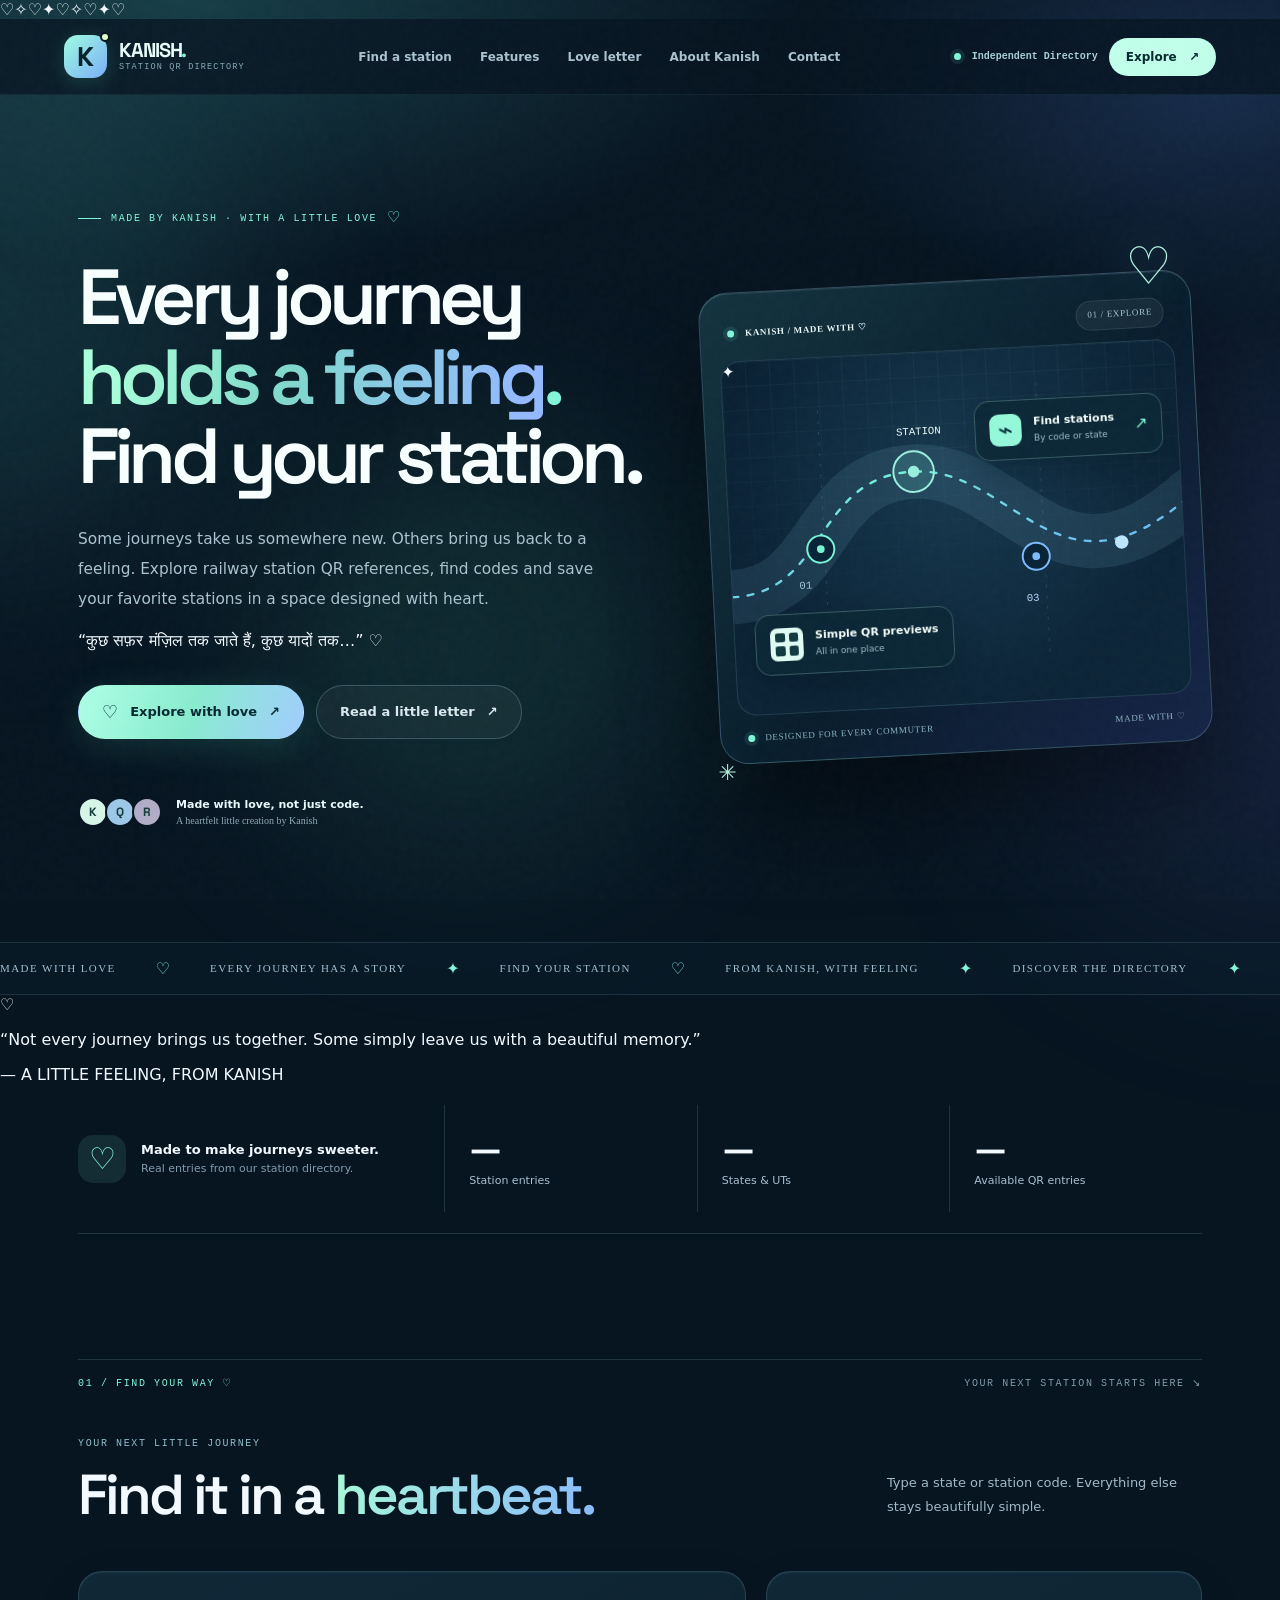
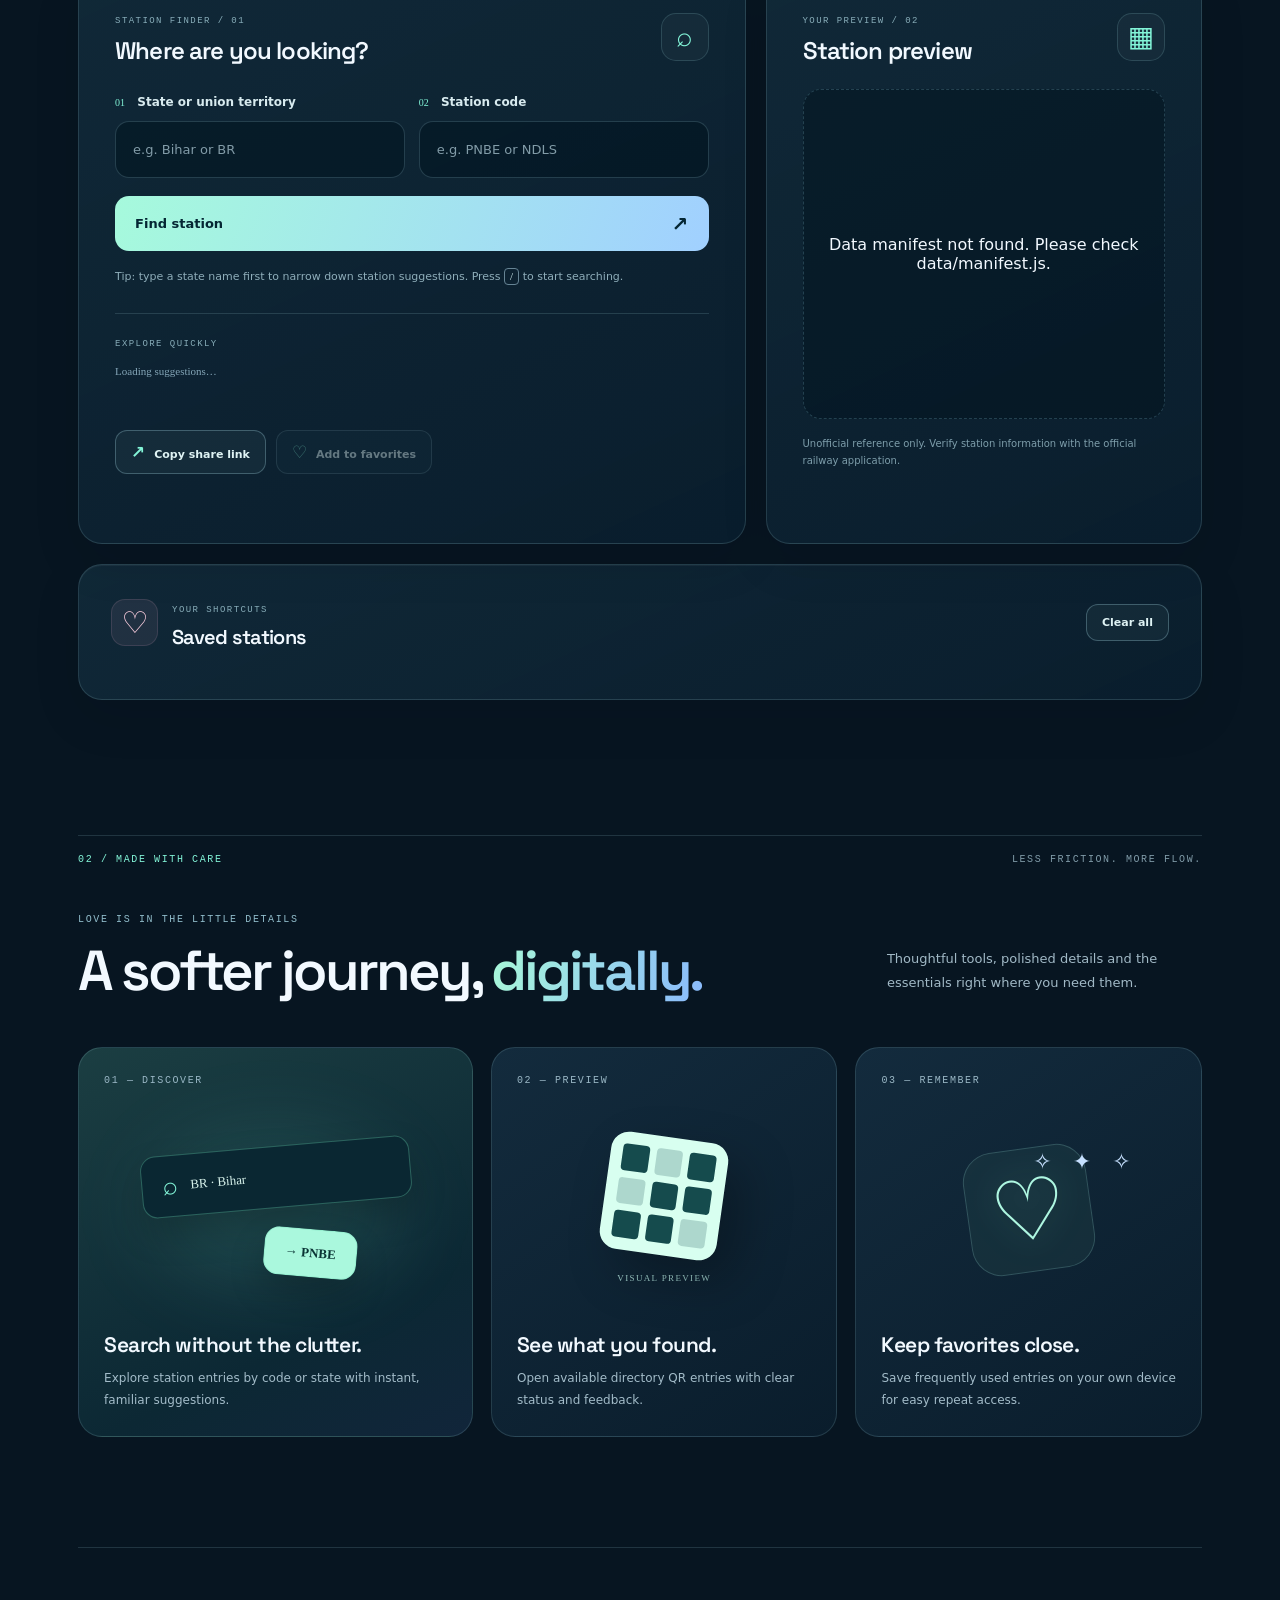
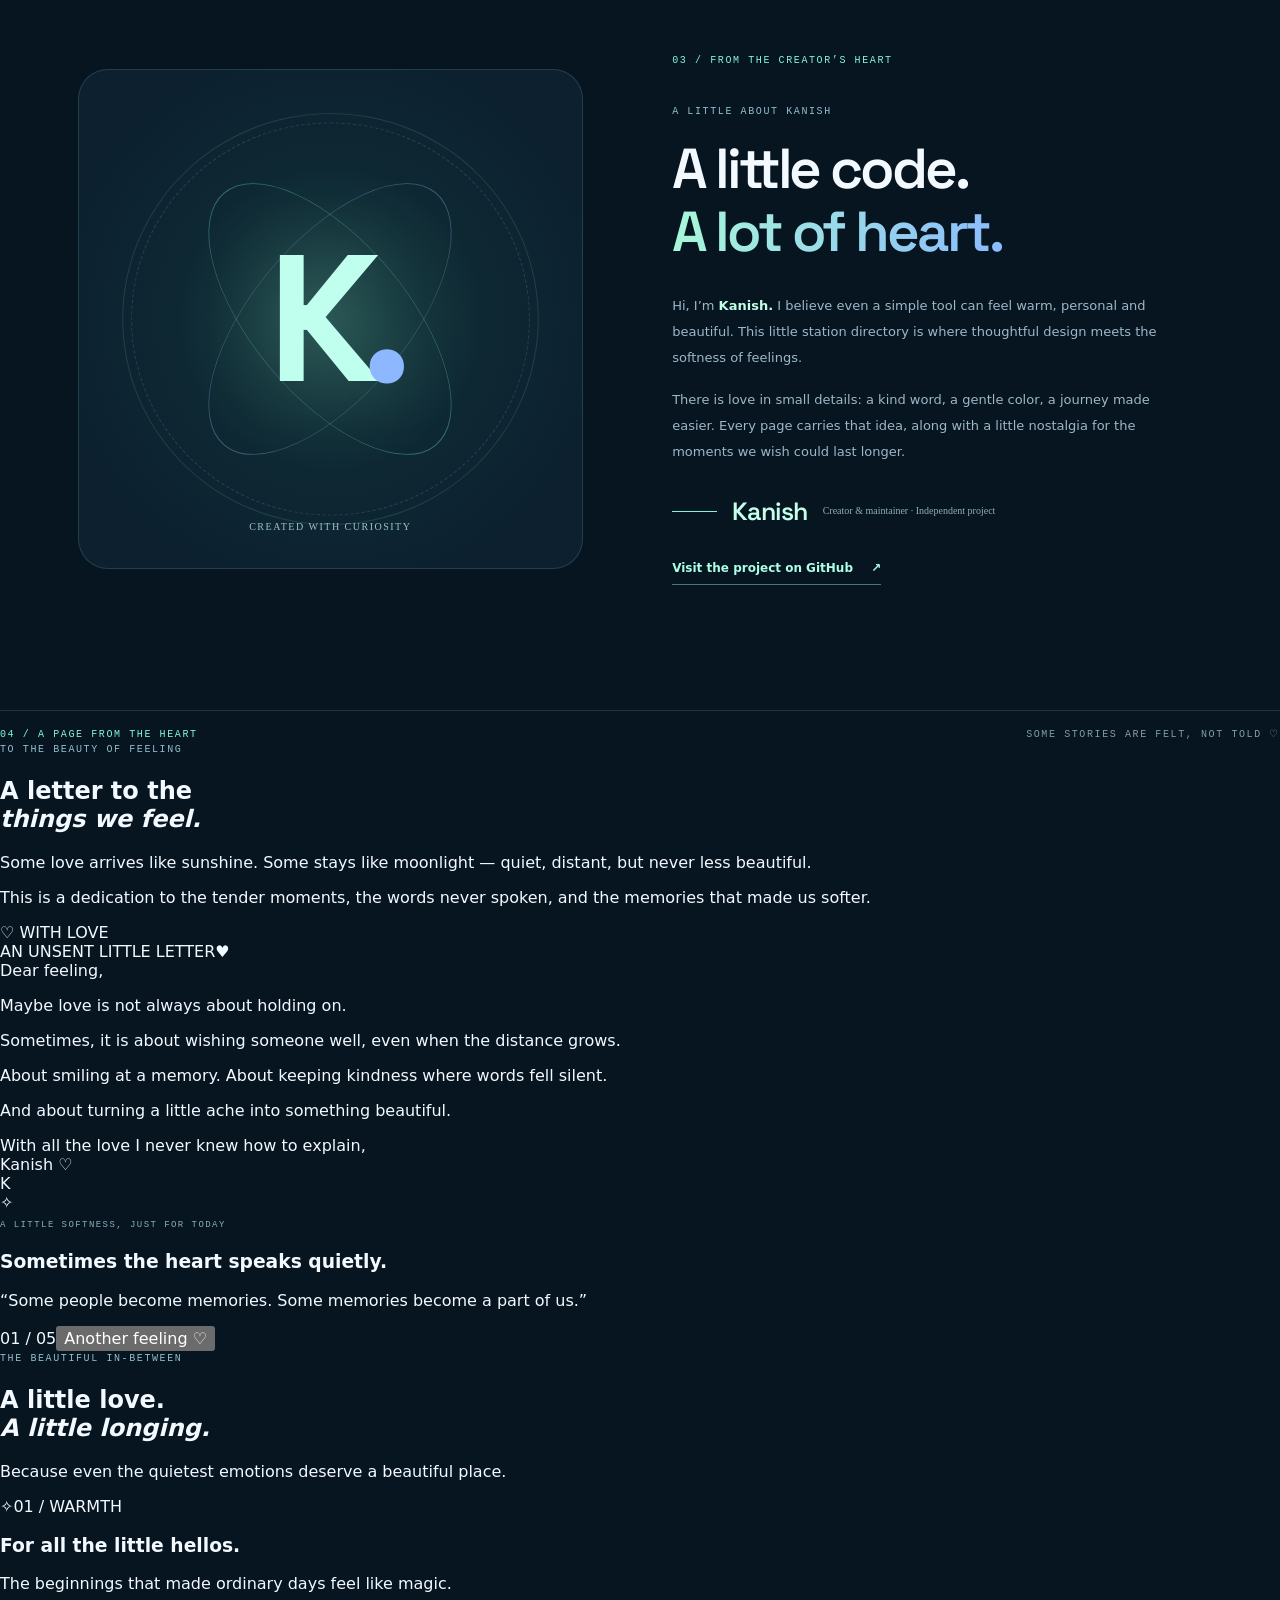
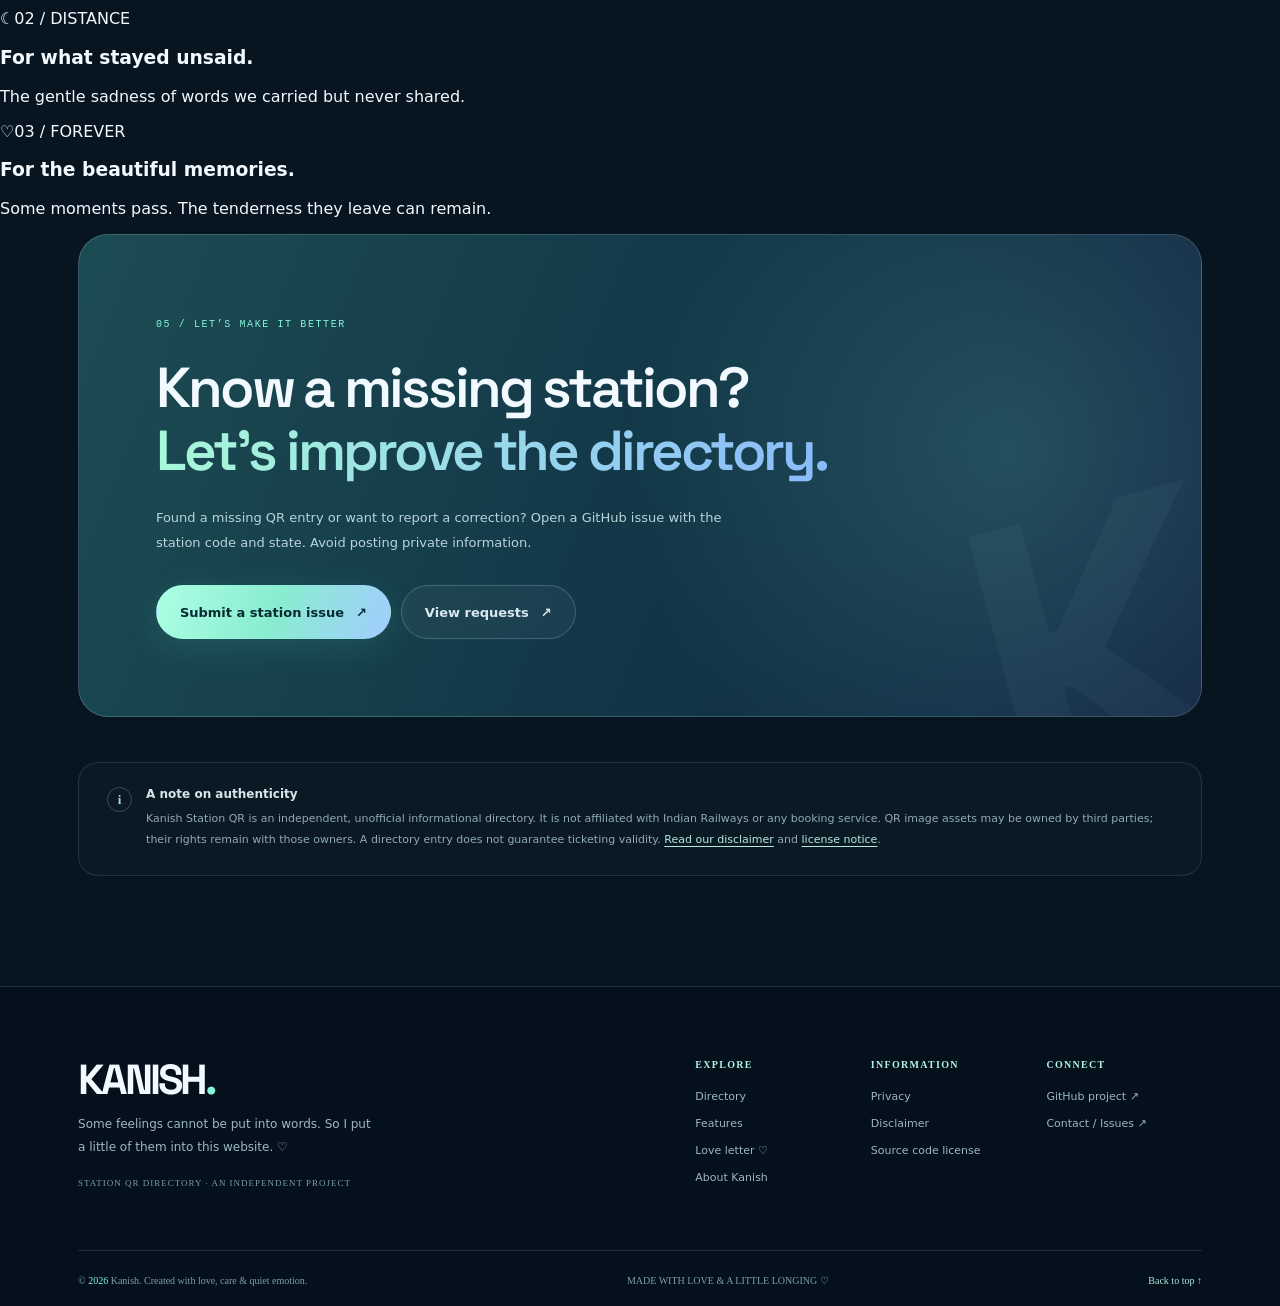
==== commit 0e0ba483: "Add dreamy romantic Kanish design, heartfelt dedication and interactive love letter" ====
--- a/index.html
+++ b/index.html
@@ -3,13 +3,13 @@
 <head>
   <meta charset="utf-8">
   <meta name="viewport" content="width=device-width, initial-scale=1">
-  <meta name="theme-color" content="#071626">
-  <meta name="description" content="Kanish Station QR — a beautifully simple, independent railway station QR directory. Explore by state and station code, preview entries and save favorites.">
+  <meta name="theme-color" content="#1b1026">
+  <meta name="description" content="Kanish Station QR — a dreamy, love-inspired railway QR directory. Discover station codes, preview QR entries and save your favorites, crafted with care by Kanish.">
   <meta name="robots" content="index,follow">
   <meta property="og:type" content="website">
   <meta property="og:site_name" content="Kanish Station QR">
-  <meta property="og:title" content="Kanish Station QR | Find your station, beautifully.">
-  <meta property="og:description" content="Discover station QR references in a fast, easy-to-use, independent directory. Created by Kanish.">
+  <meta property="og:title" content="Kanish Station QR | Every Journey Holds a Feeling">
+  <meta property="og:description" content="A place for journeys, memories and station QR discovery. Crafted with love by Kanish.">
   <meta property="og:url" content="https://utsqr-station-directory.pages.dev/">
   <meta property="og:image" content="https://utsqr-station-directory.pages.dev/assets/icons/icon-512.svg">
   <meta name="twitter:card" content="summary">
@@ -21,13 +21,15 @@
   <link rel="preconnect" href="https://fonts.gstatic.com" crossorigin>
   <link href="https://fonts.googleapis.com/css2?family=DM+Mono:wght@400;500&family=Manrope:wght@400;500;600;700;800&family=Space+Grotesk:wght@400;500;600;700&display=swap" rel="stylesheet">
   <link rel="stylesheet" href="styles.css">
-  <title>Kanish Station QR | A smarter station directory</title>
+  <link rel="stylesheet" href="love.css">
+  <title>Kanish Station QR | Every Journey Holds a Feeling</title>
   <script type="application/ld+json">
   {"@context":"https://schema.org","@type":"WebSite","name":"Kanish Station QR","url":"https://utsqr-station-directory.pages.dev/","description":"Independent and unofficial railway station QR directory created by Kanish","inLanguage":"en-IN"}
   </script>
 </head>
 <body>
   <div class="reading-progress" id="scroll-progress" aria-hidden="true"></div>
+  <div class="love-particles" aria-hidden="true"><span>♡</span><span>✧</span><span>♡</span><span>✦</span><span>♡</span><span>✧</span><span>♡</span><span>✦</span><span>♡</span></div>
   <div class="background-orb background-orb--a" aria-hidden="true"></div>
   <div class="background-orb background-orb--b" aria-hidden="true"></div>
   <div class="background-orb background-orb--c" aria-hidden="true"></div>
@@ -44,7 +46,7 @@
         <nav class="top-quick-links" aria-label="Main navigation">
           <a href="#directory">Find a station</a>
           <a href="#features">Features</a>
-          <a href="#about-kanish">About Kanish</a>
+          <a href="#love-letter">Love letter</a><a href="#about-kanish">About Kanish</a>
           <a href="#contact">Contact</a>
         </nav>
         <div class="topbar-actions">
@@ -58,27 +60,28 @@
     <main>
       <section class="hero" aria-labelledby="hero-title">
         <div class="hero-left">
-          <div class="eyebrow"><span class="eyebrow-line"></span> A THOUGHTFUL DIGITAL EXPERIENCE <span class="eyebrow-shine">✦</span></div>
-          <h1 id="hero-title">Every station.<br><span class="gradient-text">One beautiful</span><br>way to find it<span class="punctuation">.</span></h1>
-          <p class="hero-copy">A calmer, faster way to explore railway station QR references. Search by state, discover station codes, preview available entries and keep favorites close.</p>
+          <div class="eyebrow"><span class="eyebrow-line"></span> MADE BY KANISH · WITH A LITTLE LOVE <span class="eyebrow-shine">♡</span></div>
+          <h1 id="hero-title">Every journey<br><span class="gradient-text">holds a feeling</span><span class="punctuation">.</span><br><span class="hero-soft-line">Find your station.</span></h1>
+          <p class="hero-copy">Some journeys take us somewhere new. Others bring us back to a feeling. Explore railway station QR references, find codes and save your favorite stations in a space designed with heart.</p>
+          <p class="hero-whisper">“कुछ सफ़र मंज़िल तक जाते हैं, कुछ यादों तक…” <span>♡</span></p>
           <div class="hero-actions">
-            <a class="button button-primary" href="#directory"><span class="button-sparkle" aria-hidden="true">✦</span> Explore stations <span aria-hidden="true">↗</span></a>
-            <a class="button button-ghost" href="#about-kanish">The story behind it <span aria-hidden="true">↗</span></a>
+            <a class="button button-primary" href="#directory"><span class="button-sparkle" aria-hidden="true">♡</span> Explore with love <span aria-hidden="true">↗</span></a>
+            <a class="button button-ghost" href="#love-letter">Read a little letter <span aria-hidden="true">↗</span></a>
           </div>
           <div class="hero-meta">
             <div class="mini-avatars" aria-hidden="true"><span>K</span><span>Q</span><span>R</span></div>
-            <div><strong>Made with intention.</strong><small>Designed and maintained by Kanish</small></div>
+            <div><strong>Made with love, not just code.</strong><small>A heartfelt little creation by Kanish</small></div>
           </div>
         </div>
         <div class="hero-right" aria-label="Decorative railway route visualization">
           <div class="visual-glow" aria-hidden="true"></div>
           <div class="visual-panel">
             <div class="visual-panel-head">
-              <span class="visual-panel-logo"><span class="tiny-signal"></span> KANISH / DIRECTORY</span>
+              <span class="visual-panel-logo"><span class="tiny-signal"></span> KANISH / MADE WITH ♡</span>
               <span class="visual-panel-badge">01 / EXPLORE</span>
             </div>
             <div class="network-board">
-              <div class="network-grid" aria-hidden="true"></div>
+              <div class="network-grid" aria-hidden="true"></div><div class="love-moon" aria-hidden="true"><span>✦</span></div>
               <svg class="route-illustration" viewBox="0 0 430 340" aria-hidden="true" focusable="false">
                 <defs><linearGradient id="routeFade" x1="0" y1="0" x2="1" y2="1"><stop offset="0" stop-color="#76fbd1"/><stop offset="1" stop-color="#68aafb"/></linearGradient></defs>
                 <path d="M-20 230 C80 230, 70 110, 174 110 S315 265, 460 148" fill="none" stroke="rgba(150,206,236,.11)" stroke-width="56" stroke-linecap="round"/>
@@ -103,32 +106,37 @@
               </div>
             </div>
             <div class="visual-panel-foot">
-              <span><span class="foot-pulse"></span> DESIGNED FOR EVERY COMMUTER</span><span>EST. 2026</span>
-            </div>
-          </div>
-          <div class="visual-decoration visual-decoration-one" aria-hidden="true">✧</div>
+              <span><span class="foot-pulse"></span> DESIGNED FOR EVERY COMMUTER</span><span>MADE WITH ♡</span>
+            </div>
+          </div>
+          <div class="visual-decoration visual-decoration-one" aria-hidden="true">♡</div>
           <div class="visual-decoration visual-decoration-two" aria-hidden="true">✳</div>
         </div>
       </section>
 
       <div class="marquee-outer" aria-hidden="true">
         <div class="marquee-track">
+          <span>MADE WITH LOVE</span><i>♡</i><span>EVERY JOURNEY HAS A STORY</span><i>✦</i><span>FIND YOUR STATION</span><i>♡</i><span>FROM KANISH, WITH FEELING</span><i>✦</i>
           <span>DISCOVER THE DIRECTORY</span><i>✦</i><span>SEARCH WITH EASE</span><i>✦</i><span>SAVE YOUR FAVORITES</span><i>✦</i><span>CURATED BY KANISH</span><i>✦</i>
-          <span>DISCOVER THE DIRECTORY</span><i>✦</i><span>SEARCH WITH EASE</span><i>✦</i><span>SAVE YOUR FAVORITES</span><i>✦</i><span>CURATED BY KANISH</span><i>✦</i>
         </div>
       </div>
 
+      <section class="love-interlude" aria-label="A little piece of the heart">
+        <span aria-hidden="true" class="interlude-heart">♡</span>
+        <p>“Not every journey brings us together. Some simply leave us with a beautiful memory.”</p>
+        <span class="interlude-signature">— A LITTLE FEELING, FROM KANISH</span>
+      </section>
       <section class="stats-section" aria-label="Directory statistics">
-        <div class="stats-note"><span class="stats-orb">✳</span><div><strong>A growing collection.</strong><small>Entries loaded from our directory.</small></div></div>
+        <div class="stats-note"><span class="stats-orb">♡</span><div><strong>Made to make journeys sweeter.</strong><small>Real entries from our station directory.</small></div></div>
         <div class="stat"><strong id="total-stations">—</strong><span>Station entries</span></div>
         <div class="stat"><strong id="total-states">—</strong><span>States &amp; UTs</span></div>
         <div class="stat"><strong id="total-qr">—</strong><span>Available QR entries</span></div>
       </section>
 
       <section id="directory" class="directory-section" aria-labelledby="search-title">
-        <div class="section-topline"><span class="section-index">01 / THE DIRECTORY</span><span class="section-topline-right">YOUR NEXT STATION STARTS HERE <span aria-hidden="true">↘</span></span></div>
+        <div class="section-topline"><span class="section-index">01 / FIND YOUR WAY ♡</span><span class="section-topline-right">YOUR NEXT STATION STARTS HERE <span aria-hidden="true">↘</span></span></div>
         <div class="section-intro">
-          <div><span class="section-kicker">FIND A STATION</span><h2>Find it in a <em>moment.</em></h2></div>
+          <div><span class="section-kicker">YOUR NEXT LITTLE JOURNEY</span><h2>Find it in a <em>heartbeat.</em></h2></div>
           <p>Type a state or station code. Everything else stays beautifully simple.</p>
         </div>
         <div class="finder-section">
@@ -169,8 +177,8 @@
       </section>
 
       <section id="features" class="features-section" aria-labelledby="features-title">
-        <div class="section-topline"><span class="section-index">02 / DESIGNED WITH PURPOSE</span><span class="section-topline-right">LESS FRICTION. MORE FLOW.</span></div>
-        <div class="section-intro"><div><span class="section-kicker">THE LITTLE DETAILS</span><h2>A better journey, <em>digitally.</em></h2></div><p>Thoughtful tools, polished details and the essentials right where you need them.</p></div>
+        <div class="section-topline"><span class="section-index">02 / MADE WITH CARE</span><span class="section-topline-right">LESS FRICTION. MORE FLOW.</span></div>
+        <div class="section-intro"><div><span class="section-kicker">LOVE IS IN THE LITTLE DETAILS</span><h2>A softer journey, <em>digitally.</em></h2></div><p>Thoughtful tools, polished details and the essentials right where you need them.</p></div>
         <div class="features-grid">
           <article class="feature-card feature-card--spotlight">
             <span class="feature-nr">01 — DISCOVER</span><div class="feature-art feature-art--search" aria-hidden="true"><span class="search-art-input"><i>⌕</i> BR · Bihar</span><span class="search-art-pill">→ PNBE</span></div>
@@ -189,17 +197,56 @@
 
       <section class="about-section" id="about-kanish" aria-labelledby="about-title">
         <div class="about-visual" aria-hidden="true"><span class="about-orbit about-orbit-a"></span><span class="about-orbit about-orbit-b"></span><span class="about-monogram">K<span>.</span></span><small>CREATED WITH CURIOSITY</small></div>
-        <div class="about-copy"><span class="section-index">03 / MEET THE MAKER</span><span class="section-kicker">A NOTE FROM KANISH</span><h2 id="about-title">Human ideas.<br><em>Thoughtful pixels.</em></h2>
-          <p>Hi, I'm <strong>Kanish.</strong> This station directory is a small example of the web experience I love to create: visually considered, easy to navigate, and useful on the move.</p>
-          <p>My focus here is straightforward — make discovering station QR references feel effortless. Every interaction is designed to be simple, smooth and accessible.</p>
+        <div class="about-copy"><span class="section-index">03 / FROM THE CREATOR’S HEART</span><span class="section-kicker">A LITTLE ABOUT KANISH</span><h2 id="about-title">A little code.<br><em>A lot of heart.</em></h2>
+          <p>Hi, I’m <strong>Kanish.</strong> I believe even a simple tool can feel warm, personal and beautiful. This little station directory is where thoughtful design meets the softness of feelings.</p>
+          <p>There is love in small details: a kind word, a gentle color, a journey made easier. Every page carries that idea, along with a little nostalgia for the moments we wish could last longer.</p>
           <div class="about-signature"><span class="signature-line"></span><strong>Kanish</strong><small>Creator &amp; maintainer · Independent project</small></div>
           <a class="about-link" href="https://github.com/arpit-ae/utsqr" target="_blank" rel="noopener noreferrer">Visit the project on GitHub <span aria-hidden="true">↗</span></a>
         </div>
       </section>
 
+      <section id="love-letter" class="love-letter-section" aria-labelledby="love-letter-title">
+        <div class="section-topline"><span class="section-index">04 / A PAGE FROM THE HEART</span><span class="section-topline-right">SOME STORIES ARE FELT, NOT TOLD <span aria-hidden="true">♡</span></span></div>
+        <div class="love-letter-grid">
+          <div class="letter-introduction">
+            <span class="section-kicker">TO THE BEAUTY OF FEELING</span>
+            <h2 id="love-letter-title">A letter to the<br><em>things we feel.</em></h2>
+            <p>Some love arrives like sunshine. Some stays like moonlight — quiet, distant, but never less beautiful.</p>
+            <p>This is a dedication to the tender moments, the words never spoken, and the memories that made us softer.</p>
+            <div class="love-heart-stamp" aria-hidden="true">♡ <span>WITH LOVE</span></div>
+          </div>
+          <div class="letter-paper">
+            <div class="letter-paper-top"><span>AN UNSENT LITTLE LETTER</span><span class="paper-heart" aria-hidden="true">♥</span></div>
+            <span class="letter-hello">Dear feeling,</span>
+            <p>Maybe love is not always about holding on.</p>
+            <p>Sometimes, it is about wishing someone well, even when the distance grows.</p>
+            <p>About smiling at a memory. About keeping kindness where words fell silent.</p>
+            <p>And about turning a little ache into something beautiful.</p>
+            <div class="letter-handwriting">With all the love I never knew how to explain,</div>
+            <div class="letter-signature">Kanish <span>♡</span></div>
+            <div class="letter-seal" aria-hidden="true">K</div>
+          </div>
+        </div>
+        <div class="feeling-carousel">
+          <div class="feeling-heading"><span class="feeling-icon" aria-hidden="true">✧</span><div><span class="micro-label">A LITTLE SOFTNESS, JUST FOR TODAY</span><h3>Sometimes the heart speaks quietly.</h3></div></div>
+          <div class="feeling-message">
+            <p id="feeling-text" aria-live="polite">“Some people become memories. Some memories become a part of us.”</p>
+            <div class="feeling-actions"><span id="feeling-count" aria-live="polite">01 / 05</span><button id="next-feeling" type="button" aria-label="Read another heartfelt note">Another feeling <span aria-hidden="true">♡</span></button></div>
+          </div>
+        </div>
+      </section>
+
+      <section class="memory-section" aria-labelledby="memory-title">
+        <div class="memory-heading"><span class="section-kicker">THE BEAUTIFUL IN-BETWEEN</span><h2 id="memory-title">A little love.<br><em>A little longing.</em></h2><p>Because even the quietest emotions deserve a beautiful place.</p></div>
+        <div class="memory-grid">
+          <article class="memory-card"><span class="memory-symbol" aria-hidden="true">✧</span><span class="memory-index">01 / WARMTH</span><h3>For all the little hellos.</h3><p>The beginnings that made ordinary days feel like magic.</p></article>
+          <article class="memory-card"><span class="memory-symbol" aria-hidden="true">☾</span><span class="memory-index">02 / DISTANCE</span><h3>For what stayed unsaid.</h3><p>The gentle sadness of words we carried but never shared.</p></article>
+          <article class="memory-card"><span class="memory-symbol" aria-hidden="true">♡</span><span class="memory-index">03 / FOREVER</span><h3>For the beautiful memories.</h3><p>Some moments pass. The tenderness they leave can remain.</p></article>
+        </div>
+      </section>
       <section class="contribute-section" id="contact" aria-labelledby="contribute-title">
         <div class="contribute-glow" aria-hidden="true"></div>
-        <div class="contribute-content"><span class="section-index">04 / LET'S MAKE IT BETTER</span><h2 id="contribute-title">Know a missing station?<br><em>Let's improve the directory.</em></h2><p>Found a missing QR entry or want to report a correction? Open a GitHub issue with the station code and state. Avoid posting private information.</p>
+        <div class="contribute-content"><span class="section-index">05 / LET’S MAKE IT BETTER</span><h2 id="contribute-title">Know a missing station?<br><em>Let's improve the directory.</em></h2><p>Found a missing QR entry or want to report a correction? Open a GitHub issue with the station code and state. Avoid posting private information.</p>
           <div class="contribute-actions"><a class="button button-primary" href="https://github.com/arpit-ae/utsqr/issues/new?title=Station%20QR%20Directory%20Contribution&body=State%2FUT%3A%20%0AStation%20code%3A%20%0ADetails%20or%20source%3A%20" target="_blank" rel="noopener noreferrer">Submit a station issue <span aria-hidden="true">↗</span></a><a class="button button-ghost" href="https://github.com/arpit-ae/utsqr/issues" target="_blank" rel="noopener noreferrer">View requests <span aria-hidden="true">↗</span></a></div>
         </div>
         <div class="contribute-mark" aria-hidden="true">K</div>
@@ -210,9 +257,9 @@
 
     <footer class="footer">
       <div class="footer-inner">
-        <div class="footer-main"><a href="#top" class="footer-brand">KANISH<span>.</span></a><p>Making a little corner of the internet more beautiful and useful.</p><span class="footer-sub">STATION QR DIRECTORY · AN INDEPENDENT PROJECT</span></div>
-        <div class="footer-links"><div><strong>EXPLORE</strong><a href="#directory">Directory</a><a href="#features">Features</a><a href="#about-kanish">About Kanish</a></div><div><strong>INFORMATION</strong><a href="privacy.html">Privacy</a><a href="disclaimer.html">Disclaimer</a><a href="LICENSE">Source code license</a></div><div><strong>CONNECT</strong><a href="https://github.com/arpit-ae/utsqr" target="_blank" rel="noopener noreferrer">GitHub project ↗</a><a href="https://github.com/arpit-ae/utsqr/issues" target="_blank" rel="noopener noreferrer">Contact / Issues ↗</a></div></div>
-        <div class="footer-bottom"><span>© <span id="current-year">2026</span> Kanish. Designed with care.</span><span>MADE TO MOVE WITH YOU <span aria-hidden="true">✦</span></span><a href="#top">Back to top ↑</a></div>
+        <div class="footer-main"><a href="#top" class="footer-brand">KANISH<span>.</span></a><p>Some feelings cannot be put into words. So I put a little of them into this website. ♡</p><span class="footer-sub">STATION QR DIRECTORY · AN INDEPENDENT PROJECT</span></div>
+        <div class="footer-links"><div><strong>EXPLORE</strong><a href="#directory">Directory</a><a href="#features">Features</a><a href="#love-letter">Love letter ♡</a><a href="#about-kanish">About Kanish</a></div><div><strong>INFORMATION</strong><a href="privacy.html">Privacy</a><a href="disclaimer.html">Disclaimer</a><a href="LICENSE">Source code license</a></div><div><strong>CONNECT</strong><a href="https://github.com/arpit-ae/utsqr" target="_blank" rel="noopener noreferrer">GitHub project ↗</a><a href="https://github.com/arpit-ae/utsqr/issues" target="_blank" rel="noopener noreferrer">Contact / Issues ↗</a></div></div>
+        <div class="footer-bottom"><span>© <span id="current-year">2026</span> Kanish. Created with love, care & quiet emotion.</span><span>MADE WITH LOVE & A LITTLE LONGING <span aria-hidden="true">♡</span></span><a href="#top">Back to top ↑</a></div>
       </div>
     </footer>
   </div>
@@ -220,5 +267,6 @@
   <button id="install-btn" class="install-float" type="button" hidden>✦ Install directory</button>
   <script src="data/manifest.js"></script>
   <script src="app.js"></script>
+  <script defer src="love.js"></script>
 </body>
 </html>
--- a/styles.css
+++ b/styles.css
@@ -1,709 +1,393 @@
-:root {
-  --ink: #14213d;
-  --soft-ink: #3f5576;
-  --paper: #f9f7f2;
-  --panel: rgba(255, 255, 255, 0.84);
-  --line: rgba(20, 33, 61, 0.16);
-  --accent: #d97706;
-  --accent-2: #0f766e;
-  --ok: #1f7a42;
-  --warn: #b45309;
-  --error: #b91c1c;
-}
+/* KANISH STATION QR — independent design system */
+:root{
+  color-scheme:dark;
+  --bg:#071521;
+  --bg-deep:#06111c;
+  --surface:#0d2030;
+  --surface-raised:#142b3b;
+  --border:rgba(180,230,241,.15);
+  --border-strong:rgba(178,231,240,.28);
+  --ink:#f2f9ff;
+  --soft-ink:#aabfcf;
+  --muted:#819bab;
+  --mint:#83f5d8;
+  --sky:#8bbbff;
+  --lime:#cef9b0;
+  --warn:#ffd391;
+  --error:#ff9da5;
+  --ok:#83f5d8;
+  --accent:#83f5d8;
+  --accent-2:#8bbbff;
+  --radius:24px;
+  --ease:cubic-bezier(.22,1,.36,1);
+}
+*{box-sizing:border-box}
+html{scroll-behavior:smooth;scroll-padding-top:110px}
+body{margin:0;min-height:100vh;overflow-x:hidden;background:var(--bg);color:var(--ink);font-family:Manrope,system-ui,sans-serif;-webkit-font-smoothing:antialiased}
+body::before{content:"";position:fixed;inset:0;z-index:-3;background:radial-gradient(ellipse 70% 45% at 15% 0%,#173d46 0%,transparent 68%),radial-gradient(ellipse 45% 35% at 95% 10%,#172c4a 0%,transparent 72%),linear-gradient(#071521,#071521);pointer-events:none}
+::selection{background:#9eeed8;color:#062e32}
+a{color:inherit}
+button,input{font:inherit}
+button{cursor:pointer}
+button:disabled{cursor:not-allowed;opacity:.52}
+:focus-visible{outline:2px solid var(--mint);outline-offset:4px}
+[hidden]{display:none!important}
+.skip-link{position:fixed;z-index:200;left:16px;top:-80px;background:var(--mint);color:#082b32;padding:12px 20px;border-radius:12px;font-weight:800}
+.skip-link:focus{top:12px}
+.reading-progress{position:fixed;top:0;left:0;height:3px;width:0;background:linear-gradient(90deg,var(--mint),var(--sky));z-index:200;pointer-events:none}
+.background-orb{position:fixed;z-index:-2;border-radius:50%;filter:blur(95px);pointer-events:none;animation:orb-drift 20s ease-in-out infinite alternate}
+.background-orb--a{width:38vw;height:38vw;min-width:250px;min-height:250px;top:6%;left:-20%;background:rgba(60,155,156,.19)}
+.background-orb--b{width:48vw;height:48vw;min-width:320px;min-height:320px;top:36%;right:-26%;background:rgba(97,105,223,.12);animation-delay:-8s}
+.background-orb--c{width:33vw;height:33vw;min-width:280px;min-height:280px;bottom:5%;left:20%;background:rgba(85,212,179,.11);animation-delay:-12s}
+.grain-overlay{position:fixed;inset:0;pointer-events:none;z-index:90;opacity:.12;background-image:url("data:image/svg+xml,%3Csvg viewBox='0 0 180 180' xmlns='http://www.w3.org/2000/svg'%3E%3Cfilter id='n'%3E%3CfeTurbulence type='fractalNoise' baseFrequency='.7' numOctaves='3' stitchTiles='stitch'/%3E%3C/filter%3E%3Crect width='100%25' height='100%25' filter='url(%23n)' opacity='.19'/%3E%3C/svg%3E")}
+.site-wrap{position:relative;max-width:1600px;margin:auto}
+.site-header{position:sticky;top:0;z-index:80;padding:16px clamp(16px,5vw,72px);background:rgba(7,21,33,.74);backdrop-filter:blur(24px);-webkit-backdrop-filter:blur(24px);border-bottom:1px solid rgba(160,220,231,.07)}
+.topbar{max-width:1480px;margin:auto;display:flex;align-items:center;justify-content:space-between;gap:22px}
+.brand-lockup{display:inline-flex;align-items:center;gap:12px;min-width:max-content;text-decoration:none}
+.brand-icon{width:43px;height:43px;display:grid;place-items:center;position:relative;isolation:isolate;border-radius:14px;background:linear-gradient(135deg,#9efde1,#7caef8);color:#06232c;box-shadow:0 4px 22px rgba(124,248,209,.16)}
+.brand-icon span{font:700 27px/1 "Space Grotesk",sans-serif}
+.brand-icon i{position:absolute;right:-3px;top:-3px;width:10px;height:10px;border-radius:50%;background:#deffc5;border:2px solid var(--bg)}
+.brand-copy{display:grid;gap:2px}
+.brand-copy strong{font:700 20px/1 "Space Grotesk",sans-serif;letter-spacing:-.055em;color:#e9fdfa}
+.brand-dot{color:var(--mint)}
+.brand-copy small{font:500 8.5px/1.4 "DM Mono",monospace;letter-spacing:.14em;color:#86acb7}
+.top-quick-links{display:flex;gap:clamp(14px,2.2vw,36px);align-items:center}
+.top-quick-links a{font-size:12px;font-weight:700;color:#aac3cf;text-decoration:none;transition:color .2s ease}
+.top-quick-links a:hover{color:#e6fff9}
+.topbar-actions{display:flex;gap:11px;align-items:center}
+.live-dot,.foot-pulse,.tiny-signal{width:7px;height:7px;display:inline-block;flex:none;background:var(--mint);border-radius:50%;box-shadow:0 0 0 4px rgba(110,241,208,.1);animation:dot-breath 2.7s ease-in-out infinite}
+.status-pill{font:600 10px/1 "DM Mono",monospace;white-space:nowrap;color:#a9d0d6}
+.topbar-cta{font-size:12px;font-weight:800;text-decoration:none;white-space:nowrap;background:#c2ffeb;color:#05292e;padding:12px 17px;border-radius:50px;transition:transform .25s var(--ease),box-shadow .25s}
+.topbar-cta:hover{transform:translateY(-2px);box-shadow:0 8px 28px rgba(131,245,216,.22)}
+.topbar-cta span{margin-left:8px}
+.hero{display:grid;grid-template-columns:1.08fr .92fr;gap:clamp(22px,4vw,65px);align-items:center;padding:clamp(56px,8.8vw,124px) clamp(20px,6.1vw,98px) clamp(80px,9vw,135px);min-height:660px}
+.hero-left{position:relative;z-index:2;animation:rise-in .9s var(--ease) both}
+.eyebrow,.section-index,.section-kicker,.micro-label,.feature-nr,.section-topline-right{font:500 10px/1.5 "DM Mono",monospace;letter-spacing:.16em}
+.eyebrow{display:flex;align-items:center;gap:10px;color:var(--mint);margin-bottom:28px}
+.eyebrow-line{width:23px;height:1px;background:var(--mint)}
+.eyebrow-shine{font-size:15px;animation:star-spin 10s linear infinite}
+.hero h1{font-family:"Space Grotesk",sans-serif;font-size:clamp(50px,6.1vw,100px);letter-spacing:-.075em;line-height:1.02;font-weight:600;margin:0 0 28px;color:#f8ffff}
+.gradient-text{background:linear-gradient(95deg,#a9ffda 8%,#80dacb 43%,#94baff 95%);-webkit-background-clip:text;background-clip:text;color:transparent}
+.punctuation{color:var(--mint)}
+.hero-copy{max-width:540px;margin:0;color:#aac3ce;font-size:clamp(14px,1.2vw,16px);line-height:1.95}
+.hero-actions{display:flex;flex-wrap:wrap;gap:12px;margin-top:35px}
+.button{display:inline-flex;align-items:center;justify-content:center;gap:12px;padding:15px 23px;min-height:54px;border-radius:999px;font-size:13px;font-weight:800;text-decoration:none;border:1px solid transparent;transition:transform .3s var(--ease),background .3s ease,box-shadow .3s ease}
+.button:hover{transform:translateY(-3px)}
+.button-primary{background:linear-gradient(110deg,#adffe5,#89eccf,#a2cdff);color:#052a32;box-shadow:0 8px 35px rgba(90,246,206,.13)}
+.button-primary:hover{box-shadow:0 12px 38px rgba(90,246,206,.25)}
+.button-ghost{border-color:rgba(162,216,234,.25);background:rgba(255,255,255,.04);color:#d9e9ef}
+.button-ghost:hover{background:rgba(255,255,255,.1)}
+.button-sparkle{font-size:18px}
+.hero-meta{display:flex;gap:14px;align-items:center;margin-top:58px}
+.mini-avatars{display:flex;padding-left:3px}
+.mini-avatars span{display:grid;place-items:center;margin-left:-3px;width:30px;height:30px;border-radius:50%;border:2px solid #071521;font:700 12px/1 "Space Grotesk";color:#153a3b;background:#d7f6e8}
+.mini-avatars span:nth-child(2){background:#9dc8e7}
+.mini-avatars span:nth-child(3){background:#b2adc7}
+.hero-meta div:last-child{display:grid;gap:5px}
+.hero-meta strong{font-size:11px;color:#ecfbff}
+.hero-meta small{font:500 10px/1 "DM Mono";color:#8caab6}
+.hero-right{min-width:0;position:relative;perspective:1000px;animation:rise-in 1.15s .15s var(--ease) both}
+.visual-glow{position:absolute;inset:10% -3%;z-index:-1;background:radial-gradient(ellipse,#14756f66,transparent 70%);filter:blur(50px);animation:glow-shift 9s ease-in-out infinite alternate}
+.visual-panel{border:1px solid rgba(182,241,243,.22);border-radius:29px;padding:18px 18px 14px;background:linear-gradient(135deg,rgba(24,60,72,.78),rgba(9,30,46,.93) 55%,rgba(24,37,73,.9));box-shadow:0 55px 95px #0006, inset 0 1px rgba(242,255,255,.1);transform:rotate(-3deg);transition:transform .8s var(--ease);overflow:hidden}
+.hero-right:hover .visual-panel{transform:rotate(0deg) translateY(-5px)}
+.visual-panel-head,.visual-panel-foot{display:flex;justify-content:space-between;align-items:center;gap:8px;font:500 9px/1.5 "DM Mono";letter-spacing:.075em;color:#a7c8d4}
+.visual-panel-head{padding:8px 9px 12px}
+.visual-panel-logo{display:inline-flex;align-items:center;gap:11px;color:#e9faf9;font-weight:600}
+.visual-panel-badge{background:rgba(255,255,255,.055);border:1px solid #ffffff18;border-radius:50px;padding:7px 11px}
+.network-board{position:relative;isolation:isolate;border-radius:20px;min-height:355px;background:radial-gradient(ellipse at 50% 35%,rgba(41,89,115,.4),transparent 70%),linear-gradient(145deg,#0a2134,#0d2538);overflow:hidden;border:1px solid rgba(176,233,239,.13)}
+.network-grid{position:absolute;inset:0;background-image:linear-gradient(rgba(166,228,230,.05) 1px,transparent 1px),linear-gradient(90deg,rgba(166,228,230,.05) 1px,transparent 1px);background-size:24px 24px;mask-image:linear-gradient(to bottom,#000,transparent 90%)}
+.route-illustration{position:absolute;inset:12px 5px;width:calc(100% - 10px);height:calc(100% - 24px);overflow:visible}
+.animated-route{animation:route-flow 22s linear infinite}
+.floating-ticket{display:flex;align-items:center;gap:12px;position:absolute;z-index:3;border:1px solid rgba(191,252,242,.23);border-radius:15px;padding:13px 14px;background:rgba(12,39,54,.83);box-shadow:0 14px 34px #00152255;backdrop-filter:blur(16px)}
+.floating-ticket span:not(.tiny-qr):not(.ticket-arrow){display:grid;gap:5px}
+.floating-ticket strong{font-size:11px;color:#f3fffb}
+.floating-ticket small{font-size:9px;color:#9dbcc9}
+.floating-ticket--top{top:52px;right:15px;animation:float-card 6s ease-in-out infinite}
+.floating-ticket--bottom{bottom:38px;left:20px;animation:float-card 6s ease-in-out -3s infinite}
+.ticket-icon{width:32px;height:32px;display:grid;place-items:center;border-radius:9px;background:#95f8d9;color:#053138;font-size:25px}
+.ticket-arrow{color:#83f5d8;margin-left:8px}
+.tiny-qr{width:33px;height:33px;background:#e0fbf4;display:grid;grid-template-columns:repeat(2,1fr);gap:4px;padding:5px;border-radius:7px}
+.tiny-qr i{background:#123a41;border-radius:2px}
+.visual-panel-foot{padding:16px 9px 4px;color:#8eb5c3}
+.visual-panel-foot span:first-child{display:flex;align-items:center;gap:10px}
+.visual-decoration{position:absolute;color:#b1efde;text-shadow:0 0 40px #6aeaca80;pointer-events:none}
+.visual-decoration-one{font-size:52px;top:-45px;right:30px;animation:float-card 7s ease-in-out infinite}
+.visual-decoration-two{font-size:22px;bottom:-32px;left:10px;animation:star-spin 13s linear infinite}
+.marquee-outer{border-top:1px solid rgba(188,227,230,.12);border-bottom:1px solid rgba(188,227,230,.12);overflow:hidden;background:rgba(12,32,47,.46);padding:16px 0}
+.marquee-track{display:flex;align-items:center;width:max-content;gap:40px;animation:marquee 35s linear infinite}
+.marquee-track span{font:500 11px/1.5 "DM Mono";color:#a0bfce;letter-spacing:.13em;white-space:nowrap}
+.marquee-track i{font-style:normal;color:var(--mint);font-size:16px}
+.stats-section{display:grid;grid-template-columns:1.45fr repeat(3,1fr);margin:0 clamp(20px,6.1vw,98px);border-bottom:1px solid var(--border);align-items:center;min-height:150px}
+.stats-note{display:flex;align-items:center;gap:15px}
+.stats-orb{display:grid;place-items:center;width:48px;height:48px;border-radius:15px;background:#83f5d81b;color:var(--mint);font-size:30px}
+.stats-note div{display:grid;gap:5px}
+.stats-note strong{font-size:13px}
+.stats-note small{font-size:11px;color:var(--muted)}
+.stat{padding:25px 24px;border-left:1px solid var(--border);display:grid;gap:7px}
+.stat strong{font:600 clamp(26px,2.9vw,40px)/1 "Space Grotesk";letter-spacing:-.05em}
+.stat span{font-size:11px;color:var(--soft-ink)}
+.directory-section,.features-section{padding:125px clamp(20px,6.1vw,98px) 20px}
+.section-topline{display:flex;justify-content:space-between;border-top:1px solid var(--border);padding-top:16px;gap:18px}
+.section-index{color:var(--mint)}
+.section-topline-right{color:#819ca9;text-align:right}
+.section-intro{display:flex;align-items:end;justify-content:space-between;gap:28px;margin:45px 0}
+.section-kicker{display:block;color:#91bdcb;margin-bottom:12px}
+.section-intro h2,.about-copy h2,.contribute-content h2{font:600 clamp(36px,4.4vw,66px)/1.12 "Space Grotesk";letter-spacing:-.055em;margin:0}
+.section-intro h2 em,.about-copy h2 em,.contribute-content h2 em{font-style:normal;background:linear-gradient(105deg,#a8f9d8,#8abafc);-webkit-background-clip:text;background-clip:text;color:transparent}
+.section-intro>p{max-width:315px;font-size:13px;line-height:1.9;color:#a1b9c6;margin:0 0 6px}
+.finder-section{display:grid;grid-template-columns:minmax(0,1.3fr) minmax(0,.85fr);align-items:stretch;gap:20px}
+.panel{border:1px solid var(--border);border-radius:24px;background:linear-gradient(155deg,rgba(20,47,63,.76),rgba(10,31,47,.87));box-shadow:inset 0 1px rgba(255,255,255,.05),0 18px 48px rgba(0,5,19,.1)}
+.search-panel,.result-panel{padding:clamp(20px,3vw,36px);min-width:0}
+.panel-header{display:flex;justify-content:space-between;align-items:center;gap:15px;margin-bottom:30px}
+.panel-header h3,.favorites-heading h3{font:600 24px/1.2 "Space Grotesk";letter-spacing:-.035em;margin:8px 0 0}
+.micro-label{color:#89aeba;font-size:9px;letter-spacing:.16em}
+.panel-header-icon{display:grid;place-items:center;width:48px;height:48px;font-size:28px;border:1px solid rgba(155,223,226,.17);border-radius:15px;background:#ffffff08;color:var(--mint)}
+.search-grid{display:grid;grid-template-columns:1fr 1fr;gap:14px}
+.field{display:flex;flex-direction:column;gap:12px;min-width:0}
+.field>span{font-size:12px;font-weight:700;color:#d8ebef}
+.field-number{font:500 10px/1 "DM Mono";color:var(--mint);margin-right:8px}
+.field input{width:100%;height:57px;border-radius:14px;border:1px solid rgba(168,221,239,.19);padding:0 17px;background:rgba(1,20,31,.53);color:#f3fffe;font-size:13px;transition:border-color .2s,box-shadow .2s,background .2s}
+.field input::placeholder{color:#829ca8}
+.field input:hover{border-color:#91c3d377}
+.field input:focus{outline:0;border-color:var(--mint);box-shadow:0 0 0 3px rgba(131,245,216,.1);background:#0d2735}
+.find-btn{grid-column:1/-1;margin-top:4px;display:flex;justify-content:space-between;align-items:center;min-height:55px;padding:0 20px;background:linear-gradient(110deg,#a6fadc,#a1d0ff);border:0;border-radius:14px;color:#042633;font-size:13px;font-weight:800;transition:transform .25s var(--ease),box-shadow .25s}
+.find-btn:hover{transform:translateY(-2px);box-shadow:0 9px 30px rgba(128,235,220,.15)}
+.find-btn span{font-size:20px}
+.search-help{font-size:11px;line-height:1.7;color:#8faeba;margin:17px 0 26px}
+kbd{font:500 11px/1 "DM Mono";display:inline-flex;align-items:center;justify-content:center;padding:2px 5px;border:1px solid #668494;border-radius:4px;color:#d6f2f2}
+.quick-access-row{border-top:1px solid var(--border);padding:24px 0 7px;display:grid;gap:13px}
+.quick-picks{display:flex;flex-wrap:wrap;gap:9px;min-height:34px}
+.quick-pick,.fav-pill button{font-size:11px;font-weight:700;color:#dcf6f1;background:rgba(172,230,240,.06);border:1px solid rgba(172,230,240,.23);border-radius:999px;padding:10px 14px;transition:background .2s,color .2s,transform .2s}
+.quick-pick:hover,.fav-pill button:hover{background:#9ef8df;color:#062c30;transform:translateY(-2px)}
+.quick-loading{font:11px "DM Mono";color:#85a6b8}
+.action-row{display:flex;flex-wrap:wrap;gap:10px;margin-top:24px}
+.secondary-btn,.tiny-btn{border:1px solid var(--border-strong);background:rgba(168,222,235,.05);color:#dff3f4;padding:11px 15px;border-radius:12px;font-size:11px;font-weight:800;transition:background .2s,transform .2s}
+.secondary-btn:hover,.tiny-btn:hover{background:rgba(168,222,235,.14);transform:translateY(-1px)}
+.secondary-btn:disabled{opacity:.42}
+.action-row button span{color:var(--mint);font-size:17px;margin-right:5px}
+.meta{font-size:10px;line-height:1.6;color:#86a4b3;margin:18px 0 0}
+.action-status{margin:7px 0 0;min-height:15px;color:#a6f1d5}
+.result-panel{display:flex;flex-direction:column}
+.result-panel>.panel-header{margin-bottom:24px}
+.result-empty,.result-missing,.result-card{border:1px dashed rgba(142,206,226,.22);border-radius:18px;min-height:330px;padding:22px;background:rgba(3,20,31,.48);display:flex;align-items:center;justify-content:center;flex-direction:column;text-align:center;gap:12px}
+.result-empty>strong{font-size:15px;color:#e9fff7}
+.result-empty>p{max-width:235px;margin:0;font-size:12px;line-height:1.8;color:#8eacba}
+.empty-icon{height:85px;width:85px;display:grid;place-items:center;border:1px solid rgba(126,224,224,.23);border-radius:24px;background:linear-gradient(130deg,#173a45,#102838);position:relative;margin-bottom:10px;transform:rotate(-7deg)}
+.empty-icon span{color:var(--mint);font-size:43px}
+.empty-icon i{position:absolute;width:19px;height:19px;border-radius:50%;background:#8ebcff;right:-9px;top:-7px;border:4px solid #102838;box-shadow:0 0 22px #9cbcff88}
+.result-card{gap:10px;justify-content:flex-start;border-style:solid}
+.result-title{margin:4px 0 0;font:700 22px "Space Grotesk";letter-spacing:-.04em;color:#f4fdfb}
+.result-subtitle{margin:0;font:500 11px/1.7 "DM Mono";color:#aec7d0}
+.result-card img{display:block;max-width:100%;width:min(100%,250px);height:auto;background:white;padding:10px;border-radius:17px;margin:10px auto;border:1px solid rgba(194,229,232,.3);box-shadow:0 14px 35px #0005}
+.status-ok,.status-missing,.status-error{font:700 11px/1.5 "Manrope";margin:8px 0}
+.status-ok{color:var(--ok)}
+.status-missing{color:var(--warn)}
+.status-error{color:var(--error)}
+.result-disclaimer{font-size:10px;line-height:1.7;color:#7e9eab;margin:16px 0 0}
+.favorites-panel{margin-top:20px;padding:clamp(20px,3vw,32px)}
+.favorites-head{display:flex;justify-content:space-between;align-items:center;gap:20px;margin-bottom:18px}
+.favorites-heading{display:flex;align-items:center;gap:14px}
+.favorites-icon{display:grid;place-items:center;width:47px;height:47px;border-radius:14px;background:#f9afd313;color:#ffd0e1;font-size:30px;border:1px solid #f5b6ce20}
+.favorites-heading h3{font-size:20px}
+.favorites-list{display:flex;flex-wrap:wrap;gap:10px}
+.fav-empty{font-size:12px;line-height:1.8;color:#96b2be;margin:5px 0}
+.fav-pill{display:inline-flex;align-items:center;gap:5px;border-radius:999px;background:#071d2b;padding:5px;border:1px solid var(--border)}
+.fav-pill button{padding:8px 11px}
+.fav-pill button:last-child{color:#d4a9b7;background:transparent;border-color:transparent}
+.fav-pill button:last-child:hover{color:#1d2730;background:#ffbccb}
+.features-section{padding-top:115px;padding-bottom:110px}
+.features-grid{display:grid;grid-template-columns:1.14fr 1fr 1fr;gap:18px}
+.feature-card{position:relative;min-width:0;min-height:390px;overflow:hidden;border:1px solid var(--border);border-radius:24px;padding:25px;background:linear-gradient(145deg,#132b3d,#0a1d2c);display:flex;flex-direction:column;transition:transform .45s var(--ease),border-color .3s ease,box-shadow .3s ease}
+.feature-card:hover{transform:translateY(-8px);border-color:#a5e7d06b;box-shadow:0 30px 45px #0003}
+.feature-card--spotlight{background:linear-gradient(155deg,#1b3e42,#0c2834 70%,#11253a)}
+.feature-nr{color:#9ab7c5}
+.feature-art{position:relative;flex:1;min-height:220px;display:flex;flex-direction:column;align-items:center;justify-content:center;gap:18px}
+.feature-art--search::before{content:"";position:absolute;width:75%;height:160px;border-radius:50%;background:#79f1d91c;filter:blur(38px)}
+.search-art-input,.search-art-pill{position:relative;z-index:1;display:flex;align-items:center;gap:12px;border-radius:15px;background:#0a2732;border:1px solid #6ddab555;padding:15px 20px;font:500 13px "DM Mono";box-shadow:0 16px 35px #0003}
+.search-art-input{width:85%;max-width:270px;color:#d9f4ed;transform:rotate(-5deg)}
+.search-art-input i{font-style:normal;font-size:26px;color:var(--mint)}
+.search-art-pill{background:#aaf8dd;color:#0b3435;transform:rotate(5deg) translateX(35px);font-weight:800}
+.feature-art--qr .mock-qr{width:118px;height:118px;display:grid;grid-template-columns:repeat(3,1fr);gap:7px;padding:12px;border-radius:18px;background:#d8fff0;transform:rotate(8deg);box-shadow:20px 20px 50px #0004}
+.mock-qr b{background:#154b4d;border-radius:4px}
+.mock-qr b:nth-child(2),.mock-qr b:nth-child(4),.mock-qr b:nth-child(9){opacity:.22}
+.feature-art--qr>span{font:500 9px "DM Mono";letter-spacing:.15em;color:#9fcdc9}
+.feature-art--favorite>span:first-child{width:124px;height:124px;display:grid;place-items:center;font-size:85px;color:#aef7e1;border-radius:30px;border:1px solid #9ee6df33;background:#2a505045;transform:rotate(-8deg);text-shadow:0 0 36px #9af5d669}
+.favorite-stars{position:absolute;right:13%;top:25%;color:#c6e0ff;font-size:22px;letter-spacing:7px;animation:float-card 6s ease-in-out infinite}
+.feature-copy{position:relative;z-index:2}
+.feature-copy h3{font:600 21px/1.2 "Space Grotesk";letter-spacing:-.025em;margin:0 0 10px}
+.feature-copy p{font-size:12px;line-height:1.85;color:#a3bcc9;margin:0}
+.about-section{margin:0 clamp(20px,6.1vw,98px) 0;display:grid;grid-template-columns:1fr 1.05fr;gap:clamp(30px,7vw,105px);align-items:center;border-top:1px solid var(--border);padding:105px 0 125px}
+.about-visual{min-height:500px;position:relative;display:flex;flex-direction:column;align-items:center;justify-content:center;border-radius:30px;border:1px solid rgba(174,231,230,.15);overflow:hidden;background:radial-gradient(circle at center,#204a4a 0%,#0e2833 43%,#0c2030 80%)}
+.about-visual:before,.about-visual:after{content:"";position:absolute;inset:30px;border:1px solid rgba(194,244,223,.13);border-radius:50%;transform:scale(.94)}
+.about-visual:after{inset:75px;transform:scale(1.13);border-style:dashed;animation:star-spin 90s linear infinite}
+.about-orbit{position:absolute;border:1px solid #7df5d658;border-radius:50%;width:330px;height:330px}
+.about-orbit-a{transform:rotate(50deg) scaleY(.47)}
+.about-orbit-b{transform:rotate(-50deg) scaleY(.47);border-color:#9ebeff55}
+.about-monogram{position:relative;z-index:2;font:700 180px/1 "Space Grotesk";letter-spacing:-.12em;color:#c0ffee;text-shadow:0 0 80px #aef9dc33;animation:float-card 7s ease-in-out infinite}
+.about-monogram span{color:#8db7ff}
+.about-visual small{position:absolute;bottom:36px;font:500 10px "DM Mono";letter-spacing:.15em;color:#9dc4c9}
+.about-copy .section-index{display:block;margin-bottom:36px}
+.about-copy .section-kicker{margin-bottom:18px}
+.about-copy h2{margin-bottom:30px}
+.about-copy>p{font-size:13px;line-height:2;color:#9db7c7;max-width:520px;margin:0 0 16px}
+.about-copy>p strong{color:#c1ffe7}
+.about-signature{display:flex;align-items:center;gap:15px;flex-wrap:wrap;margin:30px 0}
+.signature-line{height:1px;width:45px;background:var(--mint)}
+.about-signature strong{font:600 25px "Space Grotesk";letter-spacing:-.03em;color:#c4ffec}
+.about-signature small{font:500 10px/1.6 "DM Mono";color:#8eaeb9}
+.about-link{display:inline-flex;align-items:center;gap:18px;text-decoration:none;color:#acffe6;font-size:12px;font-weight:800;border-bottom:1px solid #acffe66b;padding-bottom:9px;transition:gap .2s}
+.about-link:hover{gap:25px}
+.contribute-section{position:relative;overflow:hidden;margin:0 clamp(20px,6.1vw,98px) 25px;border-radius:30px;border:1px solid rgba(188,239,236,.2);background:linear-gradient(112deg,#1c4c53,#123747 52%,#152746);padding:clamp(34px,6vw,80px)}
+.contribute-glow{position:absolute;right:-18%;top:-35%;width:70%;height:160%;background:radial-gradient(circle,rgba(120,248,213,.16),transparent 70%);pointer-events:none}
+.contribute-content{position:relative;z-index:2;max-width:700px}
+.contribute-content h2{margin:24px 0}
+.contribute-content>p{max-width:580px;font-size:13px;line-height:1.9;color:#b9d3d9}
+.contribute-actions{display:flex;gap:10px;flex-wrap:wrap;margin-top:30px}
+.contribute-mark{font:700 clamp(180px,32vw,460px)/1 "Space Grotesk";position:absolute;right:-30px;bottom:-140px;transform:rotate(-15deg);color:#b5f7e709;pointer-events:none}
+.notice-panel{margin:45px clamp(20px,6.1vw,98px) 110px;display:flex;align-items:flex-start;gap:14px;padding:24px 28px;border:1px solid #b4d5de22;border-radius:20px;background:#ffffff05}
+.notice-icon{display:grid;place-items:center;width:25px;height:25px;min-width:25px;border:1px solid #a0d6d844;border-radius:50%;color:#a7dddb;font:700 13px "DM Mono"}
+.notice-panel h3{font-size:12px;margin:0 0 8px;color:#d6e7e9}
+.notice-panel p{font-size:11px;line-height:1.9;margin:0;color:#8faab7}
+.notice-panel a{color:#b5e9de;text-underline-offset:3px}
+.footer{margin-top:0;border-top:1px solid var(--border);background:rgba(4,15,27,.7)}
+.footer-inner{padding:72px clamp(20px,6.1vw,98px) 24px;display:grid;grid-template-columns:1.1fr 1fr;gap:60px}
+.footer-main{max-width:300px}
+.footer-brand{font:700 42px/1 "Space Grotesk";letter-spacing:-.07em;text-decoration:none}
+.footer-brand span{color:var(--mint)}
+.footer-main p{font-size:12px;line-height:1.9;color:#9fb9c5}
+.footer-sub{font:500 9px/1.6 "DM Mono";letter-spacing:.11em;color:#7c9cac}
+.footer-links{display:grid;grid-template-columns:repeat(3,1fr);gap:20px}
+.footer-links>div{display:flex;flex-direction:column;gap:14px}
+.footer-links strong{font:600 10px "DM Mono";letter-spacing:.13em;color:#b2f5e4;margin-bottom:6px}
+.footer-links a{font-size:11px;text-decoration:none;color:#9db6c5;transition:color .2s}
+.footer-links a:hover{color:#f1fffa}
+.footer-bottom{grid-column:1/-1;display:flex;align-items:center;justify-content:space-between;gap:15px;flex-wrap:wrap;border-top:1px solid var(--border);padding-top:24px;font:500 10px "DM Mono";color:#819fad}
+.footer-bottom span span{color:var(--mint)}
+.footer-bottom>a{color:#b1e8de;text-decoration:none}
+.install-float{position:fixed;bottom:18px;right:18px;z-index:70;border:1px solid #caffed;background:var(--mint);color:#053037;padding:14px 20px;border-radius:999px;font-weight:800;font-size:12px;box-shadow:0 15px 40px #0006;transition:transform .2s}
+.install-float:hover{transform:translateY(-3px)}
 
-* {
-  box-sizing: border-box;
-}
+/* Supplemental policy pages */
+.policy-body{background:var(--bg)}
+.policy-main{max-width:980px;margin:0 auto;padding:55px 24px 95px;display:grid;gap:18px}
+.policy-back{display:inline-block;text-decoration:none;color:var(--mint);font-size:12px;margin:4px 0 10px}
+.policy-hero{padding:32px!important}
+.policy-hero h1{font:600 clamp(32px,5vw,58px)/1.08 "Space Grotesk";letter-spacing:-.05em;margin:0 0 12px}
+.policy-hero p{color:#95b8c3;font-size:12px;margin:0}
+.policy-section{padding:30px!important}
+.policy-section h2{margin:0 0 14px;font:600 22px "Space Grotesk"}
+.policy-section p,.policy-section li{color:#a9bfcd;font-size:13px;line-height:1.9}
+.policy-section ul{padding-left:20px}
+.policy-section a{color:var(--mint)}
 
-body {
-  margin: 0;
-  min-height: 100vh;
-  color: var(--ink);
-  background:
-    radial-gradient(circle at 14% 8%, rgba(217, 119, 6, 0.20), transparent 36%),
-    radial-gradient(circle at 84% 90%, rgba(15, 118, 110, 0.20), transparent 30%),
-    linear-gradient(135deg, #fff7e6 0%, #edf4f5 100%);
-  font-family: "Space Grotesk", sans-serif;
-}
-
-.bg-shape {
-  position: fixed;
-  z-index: -1;
-  filter: blur(56px);
-  pointer-events: none;
-}
-
-.bg-shape-a {
-  width: 24rem;
-  height: 24rem;
-  top: -5rem;
-  right: -2rem;
-  background: rgba(234, 88, 12, 0.24);
-}
-
-.bg-shape-b {
-  width: 20rem;
-  height: 20rem;
-  bottom: -4rem;
-  left: -3rem;
-  background: rgba(20, 184, 166, 0.24);
-}
-
-.hero {
-  padding: 2.5rem 1.25rem 1.75rem;
-  max-width: 70rem;
-  margin: 0 auto;
-  animation: fade-in-up 600ms ease both;
-}
-
-.site-topbar {
-  display: flex;
-  align-items: center;
-  justify-content: flex-start;
-  flex-wrap: wrap;
-  gap: 0.75rem;
-  margin-bottom: 1rem;
-  padding: 0.55rem 0.65rem;
-  border: 1px solid var(--line);
-  border-radius: 0.9rem;
-  background: rgba(255, 255, 255, 0.72);
-  backdrop-filter: blur(8px);
-}
-
-.site-title-link {
-  color: var(--ink);
-  text-decoration: none;
-  letter-spacing: 0.02em;
-}
-
-.top-quick-links {
-  display: flex;
-  flex-wrap: wrap;
-  flex: 1 1 24rem;
-  gap: 0.45rem;
-  margin-bottom: 0;
-}
-
-.top-quick-links a {
-  display: inline-flex;
-  align-items: center;
-  text-decoration: none;
-  border: 1px solid var(--line);
-  border-radius: 999px;
-  background: rgba(255, 255, 255, 0.7);
-  padding: 0.34rem 0.68rem;
-  font-size: 0.83rem;
-  color: var(--ink);
-}
-
-.top-quick-links a:hover {
-  background: rgba(255, 255, 255, 0.94);
-}
-
-@media (max-width: 839px) {
-  .site-button-github {
-    margin-left: auto;
-  }
-}
-
-.eyebrow {
-  margin: 0;
-  text-transform: uppercase;
-  letter-spacing: 0.14em;
-  font-size: 0.77rem;
-  font-weight: 700;
-  color: var(--accent-2);
-}
-
-h1 {
-  margin: 0.45rem 0 0.65rem;
-  font-size: clamp(2rem, 4.4vw, 3.1rem);
-  line-height: 1.05;
-}
-
-.hero-copy {
-  margin: 0;
-  max-width: 52ch;
-  color: var(--soft-ink);
-  font-size: 1.04rem;
-}
-
-.hero-actions {
-  margin-top: 1rem;
-  display: flex;
-  gap: 0.75rem;
-  flex-wrap: wrap;
-  align-items: center;
-}
-
-.offline-note {
-  margin: 0;
-  color: var(--soft-ink);
-  font-size: 0.92rem;
-}
-
-.container {
-  max-width: 70rem;
-  margin: 0 auto;
-  padding: 0 1.25rem 2.5rem;
-  display: grid;
-  gap: 1rem;
-}
-
-.finder-section {
-  display: grid;
-  gap: 1rem;
-}
-
-.panel {
-  background: var(--panel);
-  border: 1px solid var(--line);
-  border-radius: 1rem;
-  backdrop-filter: blur(8px);
-  box-shadow: 0 12px 36px rgba(20, 33, 61, 0.08);
-  padding: 1rem;
-  animation: fade-in-up 650ms ease both;
-}
-
-.panel h2 {
-  margin: 0 0 0.85rem;
-  font-size: 1.15rem;
-}
-
-.search-grid {
-  display: grid;
-  gap: 0.7rem;
-  grid-template-columns: 1fr;
-}
-
-.field {
-  display: flex;
-  flex-direction: column;
-  gap: 0.35rem;
-}
-
-.field span {
-  font-size: 0.88rem;
-  font-weight: 700;
-  color: var(--soft-ink);
-}
-
-input {
-  width: 100%;
-  border: 1px solid var(--line);
-  border-radius: 0.7rem;
-  padding: 0.72rem 0.85rem;
-  font: inherit;
-  background: rgba(255, 255, 255, 0.86);
-  color: var(--ink);
-}
-
-input:focus {
-  outline: 2px solid rgba(15, 118, 110, 0.28);
-  border-color: var(--accent-2);
-}
-
-button {
-  border: 0;
-  border-radius: 0.75rem;
-  background: linear-gradient(92deg, var(--accent), #f59e0b);
-  color: #1c1304;
-  font: inherit;
-  font-weight: 700;
-  padding: 0.78rem 1rem;
-  cursor: pointer;
-  transition: transform 120ms ease, box-shadow 180ms ease;
-}
-
-button:hover {
-  transform: translateY(-1px);
-  box-shadow: 0 9px 16px rgba(180, 83, 9, 0.25);
-}
-
-button:active {
-  transform: translateY(0);
-}
-
-.secondary-btn {
-  background: rgba(20, 33, 61, 0.08);
-  color: var(--ink);
-  border: 1px solid var(--line);
-  font-weight: 600;
-}
-
-.secondary-btn:hover {
-  box-shadow: none;
-  background: rgba(20, 33, 61, 0.12);
-}
-
-.secondary-btn:disabled {
-  cursor: not-allowed;
-  opacity: 0.55;
-}
-
-.tiny-btn {
-  font-size: 0.82rem;
-  padding: 0.4rem 0.65rem;
-  border-radius: 0.5rem;
-  background: rgba(20, 33, 61, 0.08);
-  color: var(--ink);
-  border: 1px solid var(--line);
-}
-
-.action-row {
-  display: flex;
-  gap: 0.65rem;
-  margin-top: 0.8rem;
-  flex-wrap: wrap;
-}
-
-.meta {
-  margin: 0.7rem 0 0;
-  color: var(--soft-ink);
-  font-size: 0.9rem;
-}
-
-.result-empty,
-.result-card,
-.result-missing {
-  border: 1px dashed var(--line);
-  border-radius: 0.8rem;
-  padding: 1rem;
-  min-height: 14rem;
-  display: grid;
-  place-items: center;
-  text-align: center;
-}
-
-.result-card {
-  border-style: solid;
-  gap: 0.75rem;
-  place-items: start center;
-}
-
-.result-card img {
-  width: min(100%, 360px);
-  height: auto;
-  border-radius: 0.75rem;
-  border: 1px solid var(--line);
-  background: white;
-}
-
-.result-title {
-  margin: 0;
-  font-weight: 700;
-}
-
-.result-subtitle {
-  margin: 0;
-  color: var(--soft-ink);
-  font-family: "IBM Plex Mono", monospace;
-  font-size: 0.9rem;
-}
-
-.status-ok {
-  color: var(--ok);
-  font-weight: 700;
-}
-
-.status-missing {
-  color: var(--warn);
-  font-weight: 700;
-}
-
-.status-error {
-  color: var(--error);
-  font-weight: 700;
-}
-
-.disclaimer p {
-  margin: 0.2rem 0 0.5rem;
-  color: var(--soft-ink);
-}
-
-.favorites-head {
-  display: flex;
-  align-items: center;
-  justify-content: space-between;
-  gap: 0.6rem;
-  margin-bottom: 0.75rem;
-}
-
-.favorites-head h2 {
-  margin: 0;
-}
-
-.favorites-list {
-  display: flex;
-  flex-wrap: wrap;
-  gap: 0.55rem;
-}
-
-.fav-pill {
-  border: 1px solid var(--line);
-  border-radius: 999px;
-  padding: 0.42rem 0.7rem;
-  background: rgba(255, 255, 255, 0.78);
-  display: inline-flex;
-  align-items: center;
-  gap: 0.5rem;
-}
-
-.fav-pill button {
-  padding: 0.2rem 0.45rem;
-  border-radius: 999px;
-  background: rgba(20, 33, 61, 0.08);
-  border: 1px solid var(--line);
-  font-size: 0.78rem;
-}
-
-.fav-empty {
-  color: var(--soft-ink);
-  margin: 0;
-  font-size: 0.9rem;
-}
-
-.footer {
-  border-top: 1px solid rgba(20, 33, 61, 0.1);
-  background: rgba(255, 255, 255, 0.62);
-}
-
-.footer-inner {
-  max-width: 70rem;
-  margin: 0 auto;
-  padding: 1.2rem 1.25rem 2rem;
-}
-
-.footer-inner h2 {
-  margin: 0 0 0.6rem;
-  font-size: 1rem;
-}
-
-.footer-inner ul {
-  margin: 0;
-  padding: 0;
-  list-style: none;
-  display: flex;
-  flex-wrap: wrap;
-  gap: 0.75rem 1rem;
-}
-
-.footer-inner a {
-  color: var(--ink);
-  text-decoration-thickness: 2px;
-  text-underline-offset: 2px;
-}
-
-.submit-panel {
-  display: grid;
-  gap: 0.9rem;
-}
-
-.submit-intro {
-  margin: 0;
-  color: var(--soft-ink);
-}
-
-.submit-grid {
-  display: grid;
-  grid-template-columns: 1fr;
-  gap: 0.7rem;
-}
-
-.submit-actions {
-  display: flex;
-  flex-wrap: wrap;
-  gap: 0.6rem;
-}
-
-.submit-history h3 {
-  margin: 0.35rem 0 0.6rem;
-  font-size: 1rem;
-}
-
-.submit-issue-actions {
-  display: flex;
-  flex-wrap: wrap;
-  gap: 0.6rem;
-}
-
-.issue-btn {
-  display: inline-flex;
-  align-items: center;
-  justify-content: center;
-  border-radius: 0.75rem;
-  padding: 0.78rem 1rem;
-  background: linear-gradient(92deg, var(--accent), #f59e0b);
-  color: #1c1304;
-  font-weight: 700;
-  text-decoration: none;
-  transition: transform 120ms ease, box-shadow 180ms ease;
-}
-
-.issue-btn:hover {
-  transform: translateY(-1px);
-  box-shadow: 0 9px 16px rgba(180, 83, 9, 0.25);
-}
-
-.issue-steps {
-  margin: 0;
-  padding-left: 1.1rem;
-  color: var(--soft-ink);
-}
-
-.issue-steps li + li {
-  margin-top: 0.3rem;
-}
-
-.submit-list {
-  display: grid;
-  gap: 0.5rem;
-}
-
-.submit-item {
-  border: 1px solid var(--line);
-  border-radius: 0.75rem;
-  padding: 0.7rem;
-  background: rgba(255, 255, 255, 0.78);
-}
-
-.submit-item p {
-  margin: 0;
-  color: var(--soft-ink);
-  font-size: 0.88rem;
-}
-
-.submit-item p + p {
-  margin-top: 0.22rem;
-}
-
-.footer-inner {
-  display: grid;
-  gap: 0.9rem;
-}
-
-.site-button-github {
-  align-self: start;
-  display: inline-flex;
-  align-items: center;
-  gap: 0.45rem;
-  background: #ffffff;
-  border: 1px solid #cbd5e1;
-  border-radius: 999px;
-  padding: 0.5rem 0.85rem;
-  text-decoration: none;
-  box-shadow: 0 8px 16px rgba(20, 33, 61, 0.12);
-}
-
-.site-button-github .logo {
-  width: 1.15rem;
-  height: 1.15rem;
-}
-
-.site-button-github .text {
-  font-weight: 700;
-  color: #161514;
-}
-
-.top-status-rotator {
-  margin-bottom: 0.9rem;
-}
-
-.status-pill {
-  display: inline-flex;
-  align-items: center;
-  padding: 0.44rem 0.8rem;
-  border-radius: 999px;
-  font-size: 0.83rem;
-  font-weight: 700;
-  transition: background-color 220ms ease, color 220ms ease, opacity 220ms ease;
-}
-
-.status-pill-verified {
-  background: #dcfce7;
-  color: #14532d;
-}
-
-.status-pill-mobile {
-  background: #dbeafe;
-  color: #1e3a8a;
-}
-
-.status-pill-available {
-  background: #fef3c7;
-  color: #7c2d12;
-}
-
-.copyright-row {
-  margin: 0;
-  color: var(--soft-ink);
-  font-size: 0.92rem;
-}
-
-.owner-hover {
-  position: relative;
-  color: var(--ink);
-  font-weight: 700;
-  text-decoration: underline;
-  text-decoration-style: dotted;
-  cursor: pointer;
-}
-
-.owner-popover {
-  position: absolute;
-  left: 0;
-  bottom: calc(100% + 0.45rem);
-  min-width: 9rem;
-  display: none;
-  z-index: 10;
-  border: 1px solid var(--line);
-  border-radius: 0.7rem;
-  background: rgba(255, 255, 255, 0.96);
-  box-shadow: 0 12px 24px rgba(20, 33, 61, 0.14);
-  padding: 0.35rem;
-}
-
-.owner-popover a {
-  display: block;
-  border-radius: 0.45rem;
-  padding: 0.36rem 0.5rem;
-  text-decoration: none;
-  font-size: 0.84rem;
-}
-
-.owner-popover a:hover {
-  background: rgba(20, 33, 61, 0.08);
-}
-
-.owner-hover:hover .owner-popover,
-.owner-hover:focus-within .owner-popover {
-  display: block;
-}
-
-.policy-body {
-  margin: 0;
-  min-height: 100vh;
-}
-
-.policy-main {
-  max-width: 56rem;
-  margin: 0 auto;
-  padding: 1.2rem 1.25rem 2.5rem;
-  display: grid;
-  gap: 0.95rem;
-}
-
-.policy-hero {
-  padding-top: 1rem;
-}
-
-.policy-hero h1 {
-  margin: 0 0 0.45rem;
-  font-size: clamp(1.6rem, 4vw, 2.4rem);
-}
-
-.policy-hero p {
-  margin: 0;
-  color: var(--soft-ink);
-}
-
-.policy-section h2 {
-  margin: 0 0 0.5rem;
-}
-
-.policy-section p,
-.policy-section li {
-  color: var(--soft-ink);
-}
-
-.policy-section ul {
-  margin: 0;
-  padding-left: 1.1rem;
-}
-
-.policy-back {
-  display: inline-flex;
-  align-items: center;
-  gap: 0.4rem;
-  text-decoration: none;
-  font-weight: 700;
-}
-
-@media (min-width: 840px) {
-  .search-grid {
-    grid-template-columns: 1.2fr 1fr auto;
-    align-items: end;
-  }
-
-  button {
-    height: 2.95rem;
-  }
-
-  .container {
-    grid-template-columns: 1fr;
-    align-items: start;
-  }
-
-  .finder-section {
-    grid-template-columns: 1.15fr 1fr;
-    align-items: start;
-  }
-
-  .favorites-panel {
-    grid-column: 1 / -1;
-  }
-
-  .disclaimer {
-    grid-column: 1 / -1;
-  }
-
-  .submit-panel {
-    grid-column: 1 / -1;
-  }
-
-  .submit-grid {
-    grid-template-columns: 1fr 1fr;
-  }
-
-  .submit-notes,
-  .submit-file,
-  .submit-actions,
-  .submit-status {
-    grid-column: 1 / -1;
-  }
-}
-
-@keyframes fade-in-up {
-  from {
-    opacity: 0;
-    transform: translateY(14px);
-  }
-
-  to {
-    opacity: 1;
-    transform: translateY(0);
-  }
-}
-
-/* Enhanced railway directory theme */
-body{background:radial-gradient(ellipse at 10% 0%,#173b52 0%,#081523 53%,#070e1d 100%);color:#eaf2ff;}
-.hero{background:transparent;border-bottom:1px solid rgba(148,163,184,.15);}
-.hero h1{font-size:clamp(2.8rem,6.5vw,5.4rem);line-height:1.08;letter-spacing:-.045em;background:linear-gradient(110deg,#effaff,#70e9ce,#87bdff);background-clip:text;-webkit-background-clip:text;color:transparent;}
-.panel{background:#102337ee;border:1px solid #33516a;box-shadow:0 20px 35px #02061735;}
-.site-title-link strong{color:#86efdc;}
-.eyebrow{color:#7ce7d7;letter-spacing:.1em;}
-input{background:#0b1c2c;color:#eef6ff;border:1px solid #4a6178;}
-input::placeholder{color:#98afc2;}
-.site-button-github{background:#183148;border-color:#3d6177;}
-.site-button-github .text,.top-quick-links a,.footer-inner a{color:#e5f5ff;}
-button,.issue-btn{background:linear-gradient(100deg,#67e8d5,#7ac3ff);color:#062130;}
-.secondary-btn,.tiny-btn{background:#20384c;color:#e9f7ff;border:1px solid #47627b;}
-.result-empty,.meta,.disclaimer p,.footer,.fav-empty{color:#afc3d4;}
-.footer{background:#091725;border-color:#29455a;}
-.fav-pill,.submit-item{background:#1a3043;border-color:#47627b;}
-@media(prefers-reduced-motion:reduce){*,*::before,*::after{animation-duration:.01ms!important;transition-duration:.01ms!important}}
-
-/* Kanish brand refinements */
-.brand-highlight{background:linear-gradient(100deg,#64edce,#8dc8ff);-webkit-background-clip:text;background-clip:text;color:transparent;}
-.site-title-link strong{font-weight:800;letter-spacing:-.03em;}
-.site-topbar a:focus-visible,.policy-back:focus-visible{outline:2px solid #80e6d7;outline-offset:3px;}
+/* Motion and viewport tuning */
+@keyframes rise-in{from{opacity:0;transform:translateY(26px)}to{opacity:1;transform:translateY(0)}}
+@keyframes orb-drift{from{transform:translate3d(0,0,0) scale(1)}to{transform:translate3d(10%,6%,0) scale(1.12)}}
+@keyframes dot-breath{0%,100%{opacity:1;box-shadow:0 0 0 4px #6ef1d019}50%{opacity:.55;box-shadow:0 0 0 8px #6ef1d00b}}
+@keyframes route-flow{to{stroke-dashoffset:-500}}
+@keyframes float-card{0%,100%{transform:translateY(0)}50%{transform:translateY(-10px)}}
+@keyframes star-spin{to{transform:rotate(360deg)}}
+@keyframes glow-shift{to{transform:translate(8%,-7%) scale(1.07)}}
+@keyframes marquee{to{transform:translateX(-50%)}}
+@media (min-width:1440px){.hero h1{font-size:clamp(70px,6vw,100px)}}
+@media (max-width:1160px){
+  .top-quick-links{gap:16px}
+  .topbar-actions .status-pill,.topbar-actions .live-dot{display:none}
+  .hero{gap:26px}
+  .hero h1{font-size:clamp(48px,5.6vw,75px)}
+  .hero-right .visual-panel{transform:rotate(-1deg)}
+  .stats-section{grid-template-columns:1.2fr repeat(3,1fr)}
+  .stat{padding:22px 13px}
+}
+@media (max-width:900px){
+  .top-quick-links{display:none}
+  .site-header{padding:13px 20px}
+  .hero{grid-template-columns:1fr;padding-top:72px;padding-bottom:75px}
+  .hero h1{font-size:clamp(56px,8vw,82px)}
+  .hero-copy{max-width:650px}
+  .hero-meta{margin-top:35px}
+  .hero-right{width:min(100%,600px);margin:10px auto 0}
+  .stats-section{grid-template-columns:repeat(3,1fr);padding:18px 0}
+  .stats-note{grid-column:1/-1;padding:12px 0 22px}
+  .stat:first-of-type{border-left:0}
+  .directory-section,.features-section{padding-top:78px}
+  .finder-section{grid-template-columns:1fr}
+  .result-panel{min-height:380px}
+  .result-empty,.result-missing,.result-card{flex:1}
+  .features-grid{grid-template-columns:repeat(2,1fr)}
+  .feature-card:last-child{grid-column:1/-1;min-height:340px}
+  .about-section{grid-template-columns:1fr;gap:55px;padding:75px 0}
+  .about-visual{min-height:370px}
+  .footer-inner{gap:32px;grid-template-columns:1fr}
+  .footer-links{max-width:700px}
+}
+@media(max-width:620px){
+  html{scroll-padding-top:85px}
+  .site-header{padding:11px 16px}
+  .brand-icon{width:37px;height:37px;border-radius:11px}
+  .brand-icon span{font-size:23px}
+  .brand-copy strong{font-size:19px}
+  .brand-copy small{font-size:7px}
+  .topbar-cta{padding:11px 14px;font-size:11px}
+  .hero{padding:58px 20px 64px;min-height:0}
+  .hero h1{font-size:clamp(45px,11.3vw,70px)}
+  .eyebrow{font-size:8px;letter-spacing:.1em;margin-bottom:20px}
+  .hero-copy{font-size:13px;line-height:1.9}
+  .hero-actions{margin-top:24px;gap:9px}
+  .button{padding:13px 16px;min-height:47px;font-size:11px}
+  .hero-meta{margin-top:28px}
+  .hero-right{margin-top:28px}
+  .visual-panel{padding:11px 11px 10px;border-radius:20px!important}
+  .visual-panel-head,.visual-panel-foot{font-size:7.5px}
+  .network-board{min-height:285px}
+  .floating-ticket{padding:10px}
+  .floating-ticket--top{top:38px;right:9px}
+  .floating-ticket--bottom{bottom:20px;left:9px}
+  .floating-ticket strong{font-size:10px}
+  .floating-ticket small{font-size:8px}
+  .visual-decoration-one{top:-27px;font-size:35px}
+  .stats-section{margin:0 20px}
+  .stats-note{gap:11px}
+  .stat{padding:15px 6px}
+  .stat strong{font-size:clamp(22px,6vw,30px)}
+  .stat span{font-size:9px;line-height:1.5}
+  .directory-section,.features-section{padding:75px 20px 0}
+  .section-intro{flex-direction:column;align-items:start;gap:14px;margin:28px 0}
+  .section-intro h2,.about-copy h2,.contribute-content h2{font-size:clamp(37px,9vw,52px)}
+  .section-intro>p{max-width:350px}
+  .section-topline-right{font-size:8px;max-width:45%;line-height:1.6}
+  .search-panel,.result-panel{padding:20px}
+  .panel-header{margin-bottom:24px}
+  .panel-header h3{font-size:22px}
+  .search-grid{grid-template-columns:1fr;gap:16px}
+  .find-btn{grid-column:1}
+  .result-empty,.result-missing,.result-card{min-height:285px}
+  .favorites-head{align-items:start}
+  .favorites-heading h3{font-size:18px}
+  .features-grid{grid-template-columns:1fr;gap:13px}
+  .feature-card,.feature-card:last-child{grid-column:auto;min-height:350px}
+  .feature-art{min-height:190px}
+  .about-section{margin:0 20px;padding:76px 0 85px}
+  .about-visual{min-height:330px}
+  .about-orbit{width:270px;height:270px}
+  .about-monogram{font-size:145px}
+  .about-copy .section-index{margin-bottom:26px}
+  .contribute-section{margin:0 20px 20px;border-radius:22px;padding:32px 22px}
+  .contribute-actions{align-items:stretch;flex-direction:column}
+  .notice-panel{margin:32px 20px 70px;padding:20px 17px}
+  .footer-inner{padding:53px 20px 20px}
+  .footer-links{grid-template-columns:repeat(2,1fr);gap:31px 20px}
+  .footer-bottom{gap:11px}
+  .footer-bottom>span:nth-child(2){display:none}
+}
+@media(max-width:360px){
+  .brand-copy small{display:none}
+  .hero h1{font-size:41px}
+  .topbar-cta{padding:9px 12px}
+  .stats-section{grid-template-columns:repeat(3,minmax(0,1fr))}
+  .stat strong{font-size:22px}
+}
+@media(prefers-reduced-motion:reduce){
+  html{scroll-behavior:auto}
+  *,*::before,*::after{animation-duration:.01ms!important;animation-iteration-count:1!important;transition-duration:.01ms!important}
+}
